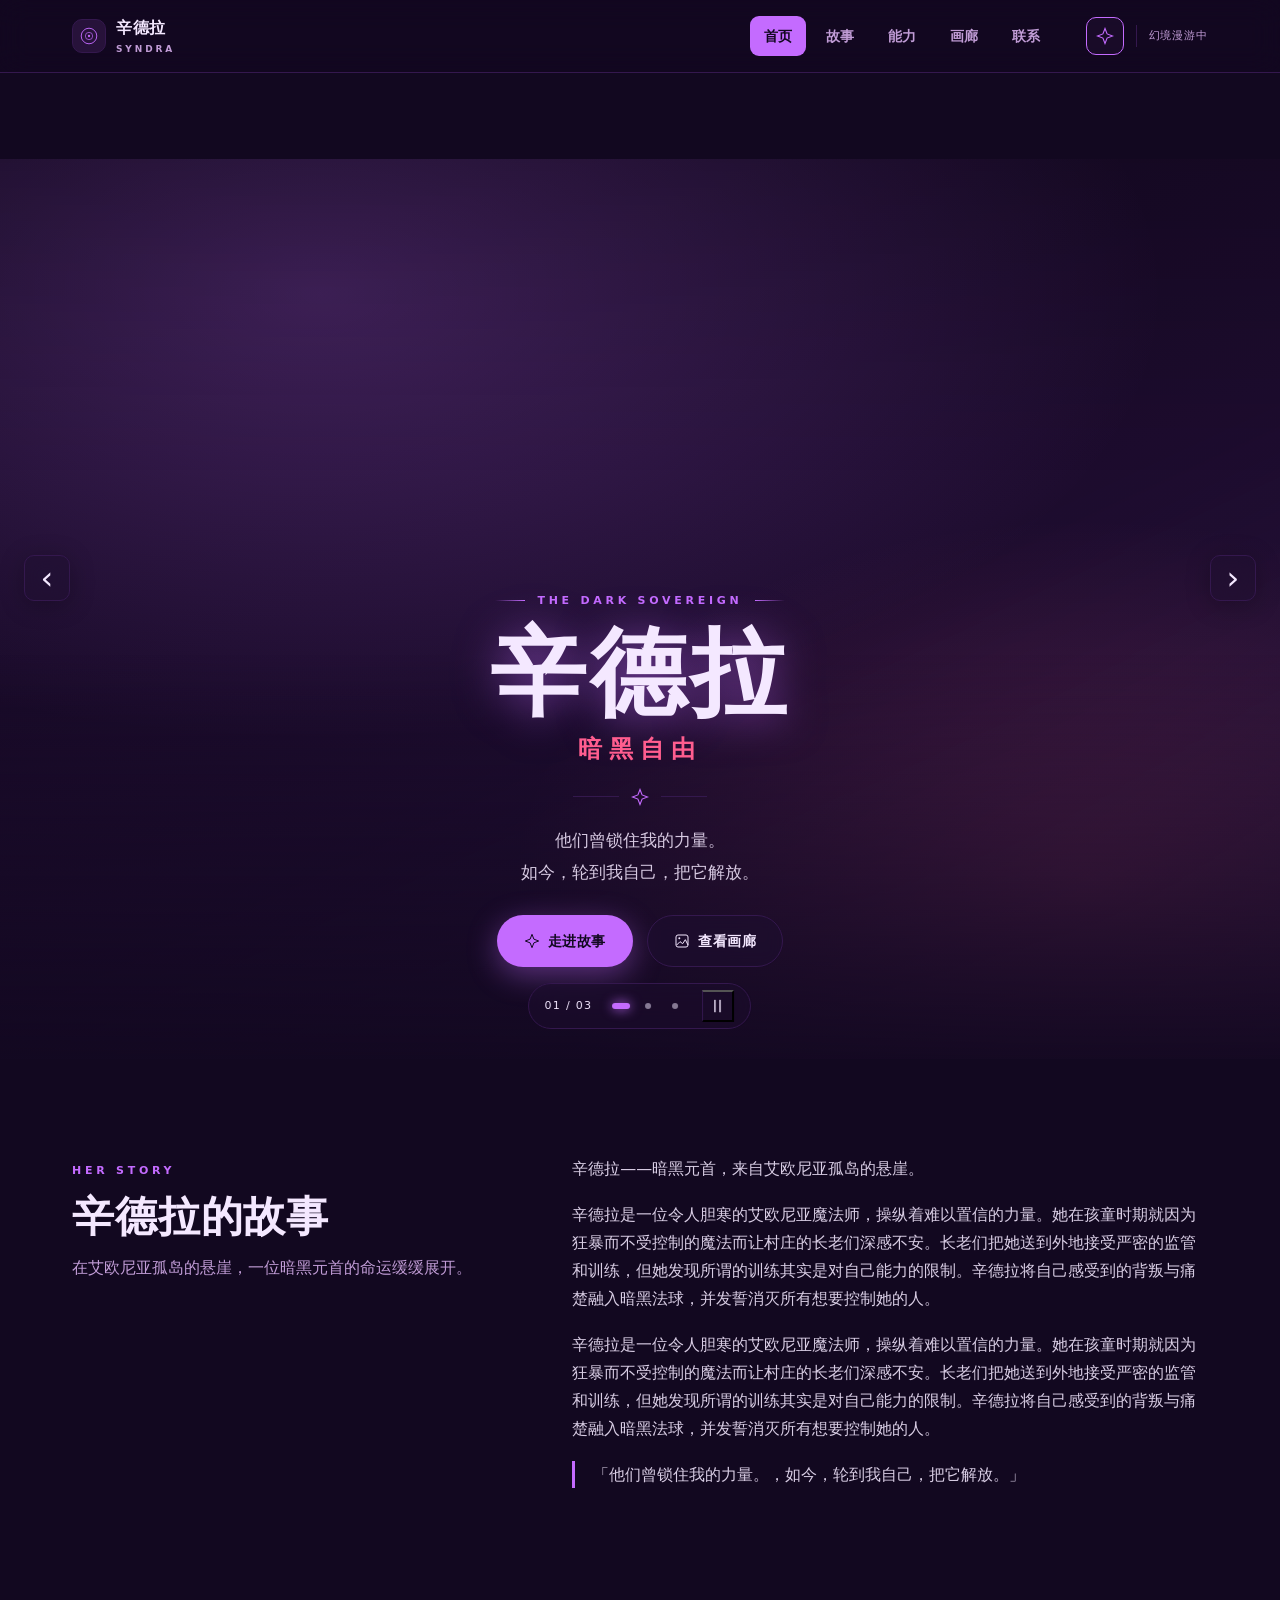
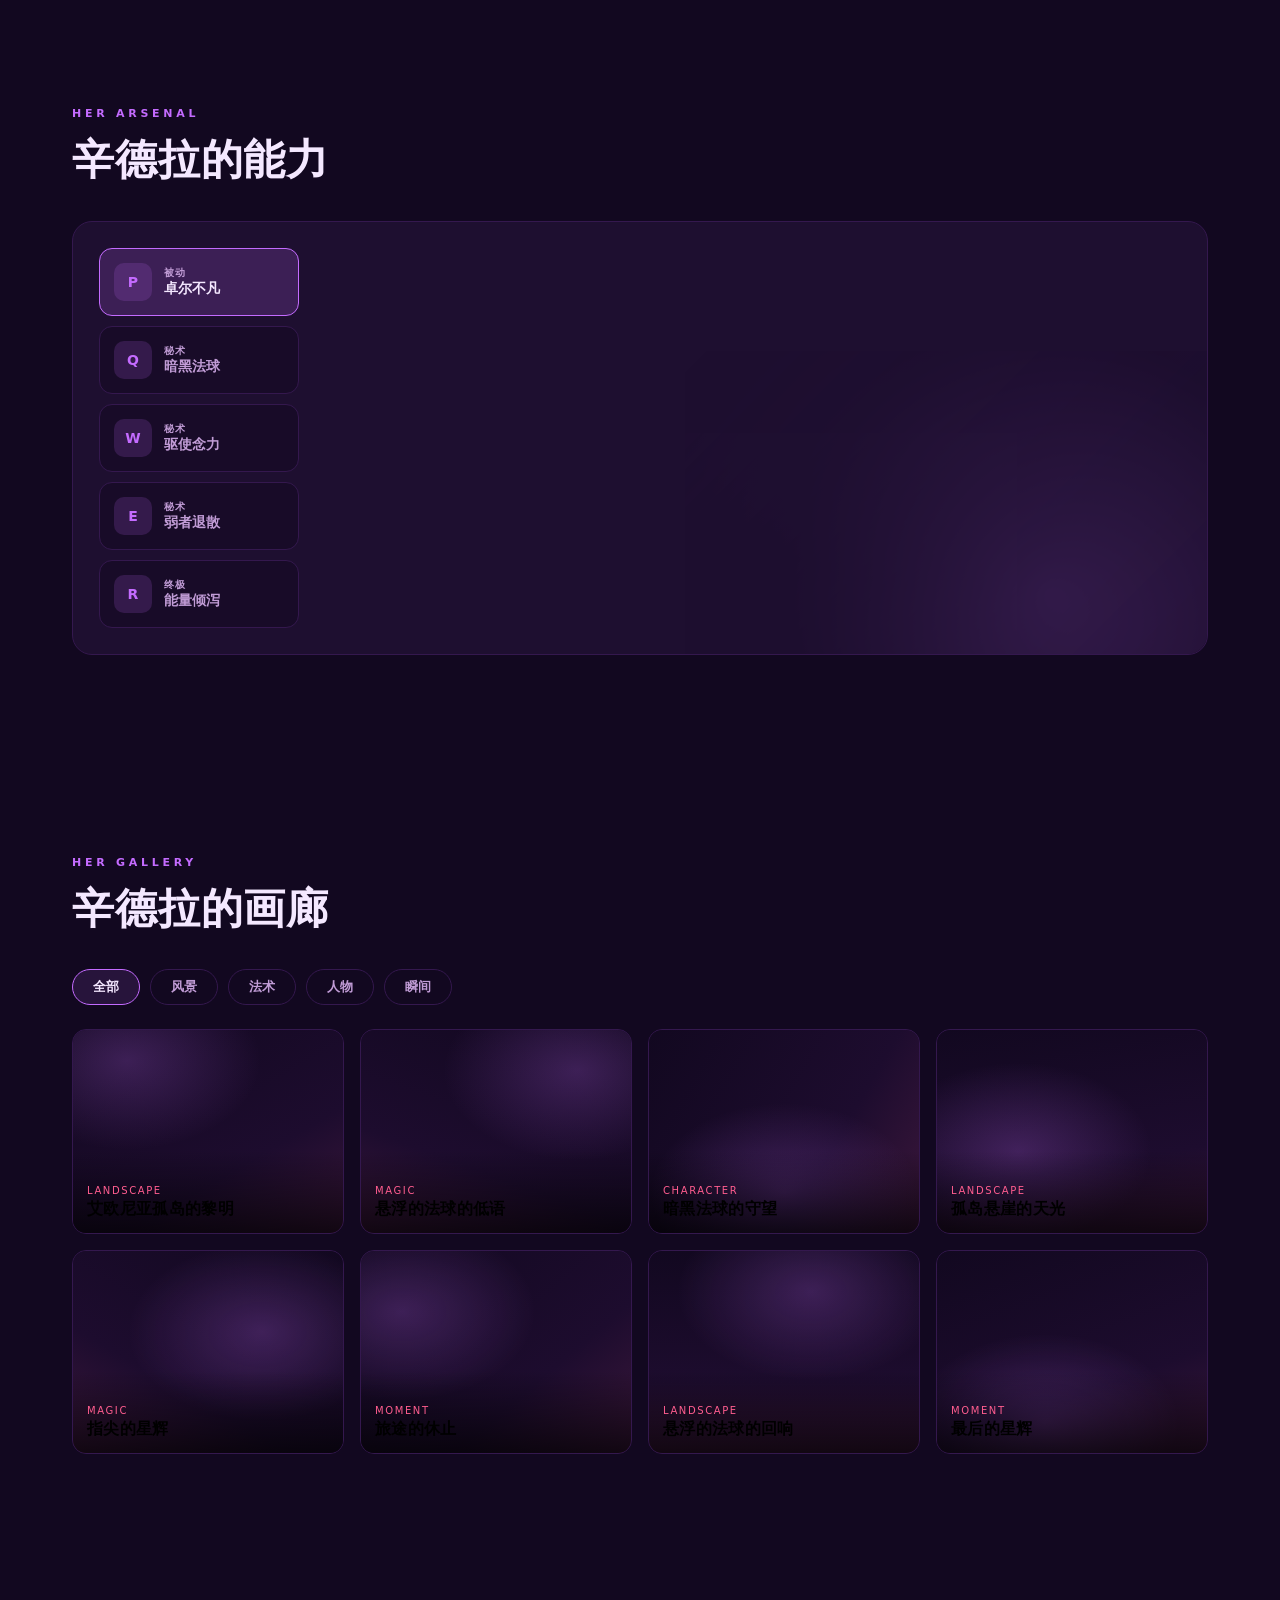
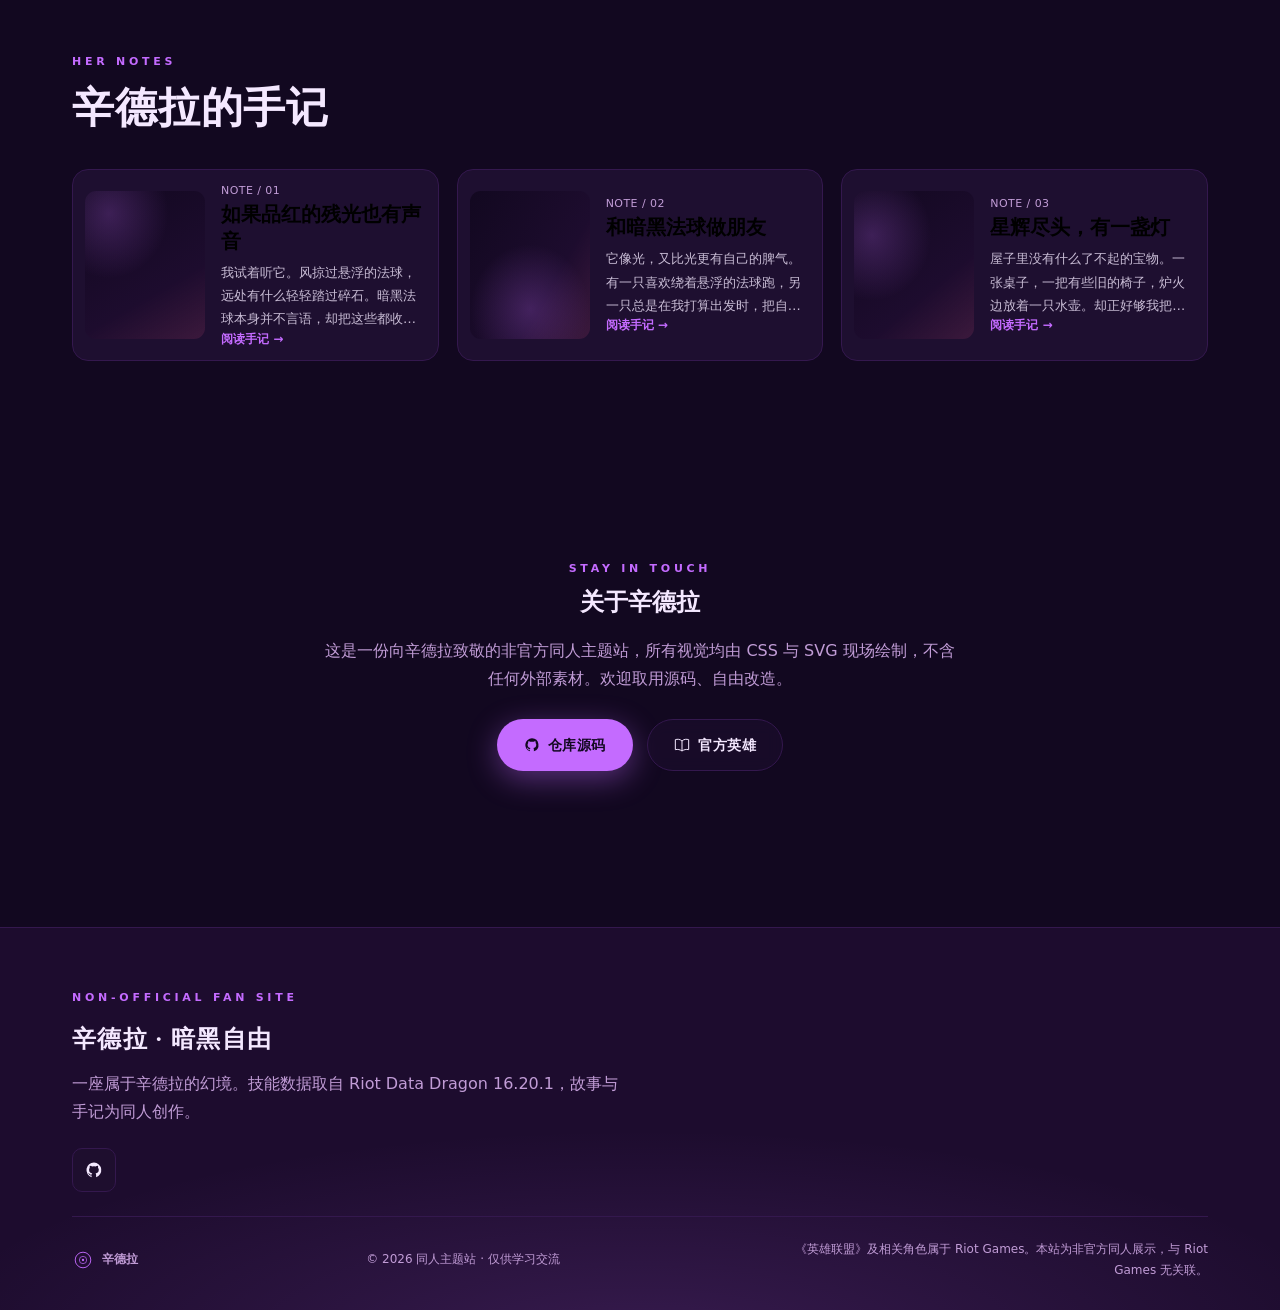
==== index.html @ faaed010 "feat: 辛德拉 · 暗黑自由 专属同人站 v1.0" ====
<!doctype html>
<html lang="zh-CN">
<head>
  <meta charset="utf-8">
  <meta name="viewport" content="width=device-width, initial-scale=1">
  <meta name="theme-color" content="#120820">
  <meta name="description" content="辛德拉（暗黑元首）非官方同人主题站——在艾欧尼亚孤岛的悬崖的幻境里，重温她的技能、故事与瞬间。">
  <title>辛德拉 · 暗黑自由</title>
  <link rel="icon" type="image/svg+xml" href="assets/favicon.svg">
  <link rel="stylesheet" href="styles.css">
  <script src="script.js" defer></script>
</head>
<body>
  <a class="skip-link" href="#main">跳到主要内容</a>
  <svg class="icon-library" aria-hidden="true" xmlns="http://www.w3.org/2000/svg">
    <symbol id="icon-sigil" viewBox="0 0 48 48"><circle cx="24" cy="24" r="17" fill="none" stroke="currentColor" stroke-width="2"/><circle cx="24" cy="24" r="8" fill="none" stroke="currentColor" stroke-width="1.5"/><circle cx="24" cy="24" r="2.5" fill="currentColor"/></symbol>
    <symbol id="icon-star" viewBox="0 0 24 24"><path d="m12 2 2.8 7.2L22 12l-7.2 2.8L12 22l-2.8-7.2L2 12l7.2-2.8L12 2Z" fill="none" stroke="currentColor" stroke-width="1.5"/></symbol>
    <symbol id="icon-moon" viewBox="0 0 24 24"><path d="M20.8 14A9 9 0 0 1 10 3.2 9 9 0 1 0 20.8 14Z" fill="none" stroke="currentColor" stroke-width="1.5"/></symbol>
    <symbol id="icon-image" viewBox="0 0 24 24"><rect x="3" y="3" width="18" height="18" rx="3" fill="none" stroke="currentColor" stroke-width="1.5"/><circle cx="8" cy="8" r="1.5" fill="currentColor"/><path d="m4 18 5-5 4 3 4-6 4 8" fill="none" stroke="currentColor" stroke-width="1.5"/></symbol>
    <symbol id="icon-book" viewBox="0 0 24 24"><path d="M12 6C9 3 5 3 2 4v15c4-1 7 0 10 2 3-2 6-3 10-2V4c-3-1-7-1-10 2Zm0 0v15" fill="none" stroke="currentColor" stroke-width="1.5"/></symbol>
    <symbol id="icon-mail" viewBox="0 0 24 24"><rect x="2" y="4" width="20" height="16" rx="3" fill="none" stroke="currentColor" stroke-width="1.5"/><path d="m3 5 9 8 9-8" fill="none" stroke="currentColor" stroke-width="1.5"/></symbol>
    <symbol id="icon-github" viewBox="0 0 24 24"><path d="M12 2a10 10 0 0 0-3.2 19.5v-2.3c-2.6.6-3.2-1.1-3.2-1.1-.4-1-1-1.3-1-1.3-.9-.6.1-.6.1-.6 1 0 1.5 1 1.5 1 .9 1.5 2.3 1 2.8.8.1-.7.4-1.2.7-1.5-2.1-.2-4.3-1.1-4.3-4.8 0-1.1.4-2 1-2.7-.1-.2-.4-1.3.1-2.7 0 0 .9-.3 2.8 1a9.4 9.4 0 0 1 5.1 0c2-1.3 2.8-1 2.8-1 .6 1.4.2 2.5.1 2.7.7.7 1.1 1.6 1.1 2.7 0 3.7-2.2 4.5-4.3 4.8.4.3.7.9.7 1.8v3.2A10 10 0 0 0 12 2Z" fill="currentColor"/></symbol>
  </svg>

  <header class="site-header">
    <nav class="navigation" aria-label="主导航">
      <a class="brand" href="#home" aria-label="辛德拉首页"><span class="brand-mark"><svg><use href="#icon-sigil"/></svg></span><span>辛德拉<small>SYNDRA</small></span></a>
      <div class="nav-links" id="nav-menu">
        <a href="#home" class="active">首页</a><a href="#story-detail">故事</a><a href="#ability-detail">能力</a><a href="#gallery">画廊</a><a href="#contact">联系</a>
      </div>
      <div class="nav-tools"><button class="icon-button atmosphere-button" type="button" aria-label="关闭粒子效果" aria-pressed="true" title="粒子效果"><svg><use href="#icon-star"/></svg></button><span class="nav-divider"></span><span class="nav-note">幻境漫游中</span><button class="menu-toggle icon-button" type="button" aria-controls="nav-menu" aria-expanded="false" aria-label="打开导航菜单"><span></span><span></span></button></div>
    </nav>
  </header>

  <main id="main">
    <section id="home" class="hero" aria-labelledby="hero-title" aria-roledescription="轮播图">
      <div class="hero-slides"><div class="hero-track" id="hero-track">
        <div class="hero-image" data-label="主视觉" role="img" aria-label="主视觉：辛德拉的主题幻境" style="background:radial-gradient(120% 90% at 25% 15%, #c46bff40 0%, transparent 55%), radial-gradient(90% 80% at 85% 80%, #ff5d8f2e 0%, transparent 50%), linear-gradient(155deg, #120820 0%, #1d0c2e 55%, #c46bff1f 100%)"></div>
<div class="hero-image" data-label="幻境" role="img" aria-label="幻境：辛德拉的主题幻境" style="background:radial-gradient(100% 100% at 80% 20%, #ff5d8f33 0%, transparent 55%), linear-gradient(200deg, #1d0c2e 0%, #120820 60%, #c46bff22 100%)"></div>
<div class="hero-image" data-label="余光" role="img" aria-label="余光：辛德拉的主题幻境" style="background:radial-gradient(110% 90% at 50% 90%, #c46bff33 0%, transparent 55%), linear-gradient(120deg, #120820 0%, #1d0c2e 70%, #ff5d8f1f 100%)"></div>
      </div></div>
      <div class="hero-shade"></div><div class="particles" aria-hidden="true"></div>
      <button class="hero-arrow hero-previous icon-button" type="button" aria-label="上一张主视觉" aria-controls="hero-track" hidden>‹</button>
      <button class="hero-arrow hero-next icon-button" type="button" aria-label="下一张主视觉" aria-controls="hero-track" hidden>›</button>
      <div class="hero-content">
        <p class="eyebrow"><span></span> THE DARK SOVEREIGN <span></span></p>
        <h1 id="hero-title">辛德拉</h1>
        <p class="hero-subtitle">暗黑自由</p>
        <div class="ornament" aria-hidden="true"><i></i><svg><use href="#icon-star"/></svg><i></i></div>
        <p class="hero-description">他们曾锁住我的力量。<br>如今，轮到我自己，把它解放。</p>
        <div class="hero-actions"><a class="button button-primary" href="#story-detail"><svg><use href="#icon-star"/></svg>走进故事</a><a class="button button-glass" href="#gallery"><svg><use href="#icon-image"/></svg>查看画廊</a></div>
      </div>
      <div class="hero-carousel-controls" role="group" aria-label="主视觉轮播控制" hidden>
        <span class="hero-slide-count" aria-hidden="true">01 / 03</span>
        <div class="hero-dots"><button type="button" class="hero-dot" data-hero-slide="0" aria-label="切换到第 1 张主视觉" aria-controls="hero-track" aria-pressed="true"></button><button type="button" class="hero-dot" data-hero-slide="1" aria-label="切换到第 2 张主视觉" aria-controls="hero-track" aria-pressed="false"></button><button type="button" class="hero-dot" data-hero-slide="2" aria-label="切换到第 3 张主视觉" aria-controls="hero-track" aria-pressed="false"></button></div>
        <button class="hero-play-toggle" type="button" aria-label="暂停自动轮播" aria-controls="hero-track" aria-pressed="false"><span aria-hidden="true">Ⅱ</span></button>
      </div>
      <span class="sr-only" id="hero-slide-status" role="status" aria-live="polite" aria-atomic="true"></span>
    </section>

    <section id="story-detail" class="story-section" aria-labelledby="story-title">
      <div class="story-inner">
        <div class="section-heading">
          <p class="eyebrow">HER STORY</p>
          <h2 id="story-title">辛德拉的故事</h2>
          <p class="section-intro">在艾欧尼亚孤岛的悬崖，一位暗黑元首的命运缓缓展开。</p>
        </div>
        <div class="story-copy">
          <p class="story-description">辛德拉——暗黑元首，来自艾欧尼亚孤岛的悬崖。</p><p>辛德拉是一位令人胆寒的艾欧尼亚魔法师，操纵着难以置信的力量。她在孩童时期就因为狂暴而不受控制的魔法而让村庄的长老们深感不安。长老们把她送到外地接受严密的监管和训练，但她发现所谓的训练其实是对自己能力的限制。辛德拉将自己感受到的背叛与痛楚融入暗黑法球，并发誓消灭所有想要控制她的人。</p><p>辛德拉是一位令人胆寒的艾欧尼亚魔法师，操纵着难以置信的力量。她在孩童时期就因为狂暴而不受控制的魔法而让村庄的长老们深感不安。长老们把她送到外地接受严密的监管和训练，但她发现所谓的训练其实是对自己能力的限制。辛德拉将自己感受到的背叛与痛楚融入暗黑法球，并发誓消灭所有想要控制她的人。</p><p class="story-quote">「他们曾锁住我的力量。，如今，轮到我自己，把它解放。」</p>
        </div>
      </div>
    </section>

    <section id="ability-detail" class="abilities-section" aria-labelledby="ability-title">
      <div class="section-heading">
        <p class="eyebrow">HER ARSENAL</p>
        <h2 id="ability-title">辛德拉的能力</h2>
      </div>
      <div class="ability-panel">
        <div class="ability-tabs" role="tablist" aria-label="技能切换">
          <button id="tab-passive" role="tab" data-ability="passive" aria-selected="true" aria-controls="ability-content" tabindex="0"><span class="ability-badge">P</span><span><small>被动</small>卓尔不凡</span></button>
<button id="tab-q" role="tab" data-ability="q" aria-selected="false" aria-controls="ability-content" tabindex="-1"><span class="ability-badge">Q</span><span><small>秘术</small>暗黑法球</span></button>
<button id="tab-w" role="tab" data-ability="w" aria-selected="false" aria-controls="ability-content" tabindex="-1"><span class="ability-badge">W</span><span><small>秘术</small>驱使念力</span></button>
<button id="tab-e" role="tab" data-ability="e" aria-selected="false" aria-controls="ability-content" tabindex="-1"><span class="ability-badge">E</span><span><small>秘术</small>弱者退散</span></button>
<button id="tab-r" role="tab" data-ability="r" aria-selected="false" aria-controls="ability-content" tabindex="-1"><span class="ability-badge">R</span><span><small>终极</small>能量倾泻</span></button>
        </div>
        <div class="ability-content" id="ability-content" role="tabpanel" tabindex="0" aria-labelledby="tab-passive">
          <p class="eyebrow" id="ability-label"></p>
          <h3 id="ability-name"></h3>
          <p id="ability-description"></p>
        </div>
        <div class="ability-art" aria-hidden="true"></div>
      </div>
    </section>

    <section id="gallery" class="gallery-section" aria-labelledby="gallery-title">
      <div class="section-heading">
        <p class="eyebrow">HER GALLERY</p>
        <h2 id="gallery-title">辛德拉的画廊</h2>
      </div>
      <div class="gallery-filters" role="group" aria-label="画廊分类筛选">
        <button type="button" data-filter="all" class="selected" aria-pressed="true">全部</button>
        <button type="button" data-filter="landscape" aria-pressed="false">风景</button>
        <button type="button" data-filter="magic" aria-pressed="false">法术</button>
        <button type="button" data-filter="character" aria-pressed="false">人物</button>
        <button type="button" data-filter="moment" aria-pressed="false">瞬间</button>
      </div>
      <div class="gallery-grid">
        <button class="gallery-item" data-category="landscape" data-scene="1" aria-label="查看：艾欧尼亚孤岛的黎明"><span class="gallery-art scene-1" aria-hidden="true"></span><span class="gallery-caption"><small>LANDSCAPE</small><strong>艾欧尼亚孤岛的黎明</strong></span></button>
<button class="gallery-item" data-category="magic" data-scene="2" aria-label="查看：悬浮的法球的低语"><span class="gallery-art scene-2" aria-hidden="true"></span><span class="gallery-caption"><small>MAGIC</small><strong>悬浮的法球的低语</strong></span></button>
<button class="gallery-item" data-category="character" data-scene="3" aria-label="查看：暗黑法球的守望"><span class="gallery-art scene-3" aria-hidden="true"></span><span class="gallery-caption"><small>CHARACTER</small><strong>暗黑法球的守望</strong></span></button>
<button class="gallery-item" data-category="landscape" data-scene="4" aria-label="查看：孤岛悬崖的天光"><span class="gallery-art scene-4" aria-hidden="true"></span><span class="gallery-caption"><small>LANDSCAPE</small><strong>孤岛悬崖的天光</strong></span></button>
<button class="gallery-item" data-category="magic" data-scene="5" aria-label="查看：指尖的星辉"><span class="gallery-art scene-5" aria-hidden="true"></span><span class="gallery-caption"><small>MAGIC</small><strong>指尖的星辉</strong></span></button>
<button class="gallery-item" data-category="moment" data-scene="6" aria-label="查看：旅途的休止"><span class="gallery-art scene-6" aria-hidden="true"></span><span class="gallery-caption"><small>MOMENT</small><strong>旅途的休止</strong></span></button>
<button class="gallery-item" data-category="landscape" data-scene="7" aria-label="查看：悬浮的法球的回响"><span class="gallery-art scene-7" aria-hidden="true"></span><span class="gallery-caption"><small>LANDSCAPE</small><strong>悬浮的法球的回响</strong></span></button>
<button class="gallery-item" data-category="moment" data-scene="8" aria-label="查看：最后的星辉"><span class="gallery-art scene-8" aria-hidden="true"></span><span class="gallery-caption"><small>MOMENT</small><strong>最后的星辉</strong></span></button>
      </div>
    </section>

    <section id="journal" class="journal-section" aria-labelledby="journal-title">
      <div class="section-heading">
        <p class="eyebrow">HER NOTES</p>
        <h2 id="journal-title">辛德拉的手记</h2>
      </div>
      <div class="journal-list">
        <button class="journal-card" data-article="0" aria-label="阅读：如果品红的残光也有声音"><span class="journal-art scene-1" aria-hidden="true"></span><span class="journal-copy"><span class="journal-meta">NOTE / 01</span><strong>如果品红的残光也有声音</strong><span class="journal-excerpt">我试着听它。风掠过悬浮的法球，远处有什么轻轻踏过碎石。暗黑法球本身并不言语，却把这些都收进了夜色。</span><span class="read-label">阅读手记 →</span></span></button>
<button class="journal-card" data-article="1" aria-label="阅读：和暗黑法球做朋友"><span class="journal-art scene-3" aria-hidden="true"></span><span class="journal-copy"><span class="journal-meta">NOTE / 02</span><strong>和暗黑法球做朋友</strong><span class="journal-excerpt">它像光，又比光更有自己的脾气。有一只喜欢绕着悬浮的法球跑，另一只总是在我打算出发时，把自己团成一小团。我分不清那是不是休息，但我决定尊重它的安排。</span><span class="read-label">阅读手记 →</span></span></button>
<button class="journal-card" data-article="2" aria-label="阅读：星辉尽头，有一盏灯"><span class="journal-art scene-6" aria-hidden="true"></span><span class="journal-copy"><span class="journal-meta">NOTE / 03</span><strong>星辉尽头，有一盏灯</strong><span class="journal-excerpt">屋子里没有什么了不起的宝物。一张桌子，一把有些旧的椅子，炉火边放着一只水壶。却正好够我把斗篷晾开，把悬浮的法球摊在桌上，让赶了一天路的手指慢慢暖起来。</span><span class="read-label">阅读手记 →</span></span></button>
      </div>
    </section>

    <section id="contact" class="contact-section" aria-labelledby="contact-title">
      <div class="contact-inner">
        <p class="eyebrow">STAY IN TOUCH</p>
        <h2 id="contact-title">关于辛德拉</h2>
        <p class="contact-copy">这是一份向辛德拉致敬的非官方同人主题站，所有视觉均由 CSS 与 SVG 现场绘制，不含任何外部素材。欢迎取用源码、自由改造。</p>
        <div class="contact-actions">
          <a class="button button-primary" href="https://github.com/heqiangdiao-wq/lol-syndra" rel="noopener"><svg><use href="#icon-github"/></svg>仓库源码</a>
          <a class="button button-glass" href="https://www.leagueoflegends.com/zh-tw/champions/" rel="noopener"><svg><use href="#icon-book"/></svg>官方英雄</a>
        </div>
      </div>
    </section>
  </main>

  <footer class="site-footer">
    <div class="footer-glow" aria-hidden="true"></div>
    <div class="footer-content">
      <p class="eyebrow">NON-OFFICIAL FAN SITE</p>
      <h2>辛德拉 · 暗黑自由</h2>
      <p>一座属于辛德拉的幻境。技能数据取自 Riot Data Dragon 16.20.1，故事与手记为同人创作。</p>
      <div class="footer-socials">
        <a class="icon-button" href="https://github.com/heqiangdiao-wq/lol-syndra" rel="noopener" aria-label="GitHub 仓库"><svg><use href="#icon-github"/></svg></a>
      </div>
      <div class="footer-bottom">
        <p class="footer-brand"><svg class="footer-mark"><use href="#icon-sigil"/></svg> 辛德拉</p>
        <p>© <span id="copyright-year">2026</span> 同人主题站 · 仅供学习交流</p>
        <p class="legal-note">《英雄联盟》及相关角色属于 Riot Games。本站为非官方同人展示，与 Riot Games 无关联。</p>
      </div>
    </div>
  </footer>

  <dialog class="lightbox" id="gallery-dialog" aria-label="画廊大图">
    <button class="dialog-close icon-button" type="button" aria-label="关闭大图">×</button>
    <div class="lightbox-image" id="lightbox-image" role="img" aria-label=""></div>
    <div class="lightbox-bottom">
      <h2 id="lightbox-title"></h2>
      <div class="lightbox-nav">
        <button class="icon-button" id="gallery-prev" type="button" aria-label="上一张">‹</button>
        <span id="lightbox-counter"></span>
        <button class="icon-button" id="gallery-next" type="button" aria-label="下一张">›</button>
      </div>
    </div>
  </dialog>

  <dialog class="article" id="article-dialog" aria-label="手记阅读">
    <button class="dialog-close icon-button" type="button" aria-label="关闭手记">×</button>
    <div class="article-cover" id="article-cover"></div>
    <div class="article-body">
      <h2 id="article-title"></h2>
      <div id="article-content"></div>
    </div>
  </dialog>
</body>
</html>
---- styles.css ----
/* ====== 辛德拉 · 主题变量 ====== */
:root{
  --bg:#120820; --bg-2:#1d0c2e; --panel:#1e0f30;
  --primary:#c46bff; --primary-2:#9b4bff; --accent:#ff5d8f;
  --text:#f4e8ff; --muted:#c19cd6; --line:#34184e; --flake:#e0a8ff;
  --sans:"PingFang SC","Microsoft YaHei","Hiragino Sans GB",system-ui,-apple-system,"Segoe UI",Roboto,sans-serif;
  --serif:"Songti SC","SimSun",Georgia,"Times New Roman",serif;
}
*{box-sizing:border-box;margin:0;padding:0}
html{scroll-behavior:smooth;scroll-padding-top:84px}
body{background:var(--bg);color:var(--text);font-family:var(--sans);line-height:1.75;-webkit-font-smoothing:antialiased;overflow-x:hidden}
a{color:inherit;text-decoration:none}
img{max-width:100%;display:block}
.sr-only{position:absolute;width:1px;height:1px;padding:0;margin:-1px;overflow:hidden;clip-path:inset(50%);white-space:nowrap;border:0}
.skip-link{position:fixed;left:14px;top:-60px;z-index:60;background:var(--primary);color:var(--bg);padding:9px 16px;border-radius:8px;font-weight:700;transition:top .25s}
.skip-link:focus{top:14px}
:focus-visible{outline:2px solid var(--accent);outline-offset:3px;border-radius:4px}

/* ====== header / nav ====== */
.site-header{position:fixed;inset:0 0 auto;z-index:50;backdrop-filter:blur(14px);background:color-mix(in srgb,var(--bg) 72%,transparent);border-bottom:1px solid var(--line)}
.navigation{max-width:1180px;margin:0 auto;display:flex;align-items:center;gap:18px;padding:14px 22px}
.brand{display:flex;align-items:center;gap:10px;font-weight:800;letter-spacing:.04em}
.brand-mark{width:34px;height:34px;display:grid;place-items:center;color:var(--primary);border:1px solid var(--line);border-radius:10px;background:color-mix(in srgb,var(--primary) 12%,transparent)}
.brand-mark svg{width:22px;height:22px}
.brand small{display:block;font-size:9px;letter-spacing:.32em;color:var(--muted);font-weight:600}
.nav-links{display:flex;gap:6px;margin-left:auto}
.nav-links a{padding:8px 14px;border-radius:9px;color:var(--muted);font-size:14px;font-weight:600;transition:.2s}
.nav-links a:hover{color:var(--text);background:color-mix(in srgb,var(--primary) 12%,transparent)}
.nav-links a.active{color:var(--bg);background:var(--primary)}
.nav-tools{display:flex;align-items:center;gap:12px;margin-left:14px}
.nav-divider{width:1px;height:22px;background:var(--line)}
.nav-note{font-size:11px;color:var(--muted);letter-spacing:.08em}
.icon-button{display:grid;place-items:center;width:38px;height:38px;border-radius:10px;border:1px solid var(--line);background:color-mix(in srgb,var(--panel) 60%,transparent);color:var(--text);cursor:pointer;transition:.2s}
.icon-button:hover{border-color:var(--primary);color:var(--primary)}
.icon-button svg{width:18px;height:18px;fill:currentColor}
.atmosphere-button[aria-pressed="true"]{color:var(--primary);border-color:var(--primary)}
.menu-toggle{display:none;flex-direction:column;gap:4px}
.menu-toggle span{width:18px;height:2px;background:currentColor;border-radius:2px}
@media(max-width:760px){.nav-links{position:fixed;inset:64px 14px auto;flex-direction:column;background:var(--bg-2);border:1px solid var(--line);border-radius:14px;padding:10px;gap:4px;display:none}
.nav-links.open{display:flex}
.nav-links a{padding:12px 14px}
.menu-toggle{display:flex}
.nav-note{display:none}}

/* ====== hero ====== */
.hero{position:relative;height:100svh;min-height:620px;display:flex;align-items:flex-end;overflow:hidden}
.hero-slides{position:absolute;inset:0;z-index:-3;overflow:hidden}
.hero-track{display:flex;width:100%;height:100%;will-change:transform}
.hero-track.is-ready{transition:transform .8s cubic-bezier(.65,0,.35,1)}
.hero-track>.hero-image{flex:0 0 100%;width:100%;height:100%;min-width:0;background-size:cover;background-position:center}
.hero-shade{position:absolute;inset:0;z-index:-2;background:linear-gradient(180deg,rgba(0,0,0,.15) 0%,transparent 35%,transparent 55%,color-mix(in srgb,var(--bg) 92%,transparent) 100%)}
.particles{position:absolute;inset:0;z-index:-1;pointer-events:none;overflow:hidden}
.snowflake{position:absolute;top:-8%;width:6px;height:6px;border-radius:50%;background:var(--flake);opacity:.7;box-shadow:0 0 8px var(--flake);animation:fall linear infinite}
@keyframes fall{0%{transform:translateY(-10vh) translateX(0)}100%{transform:translateY(112vh) translateX(20px)}}
.hero-content{position:relative;z-index:3;max-width:760px;padding:0 30px 92px;margin:0 auto;width:100%;text-align:center}
.eyebrow{display:inline-flex;align-items:center;gap:12px;font-size:11px;letter-spacing:.34em;color:var(--primary);font-weight:700}
.eyebrow span{width:30px;height:1px;background:linear-gradient(90deg,transparent,var(--primary))}
.eyebrow span:last-child{background:linear-gradient(90deg,var(--primary),transparent)}
.hero h1{font-family:var(--serif);font-size:96px;line-height:1;margin:16px 0 6px;letter-spacing:.04em;text-shadow:0 4px 40px color-mix(in srgb,var(--primary) 50%,transparent)}
.hero-subtitle{font-size:24px;color:var(--accent);letter-spacing:.3em;font-weight:600}
.ornament{display:flex;align-items:center;justify-content:center;gap:12px;margin:18px 0}
.ornament i{width:46px;height:1px;background:var(--line)}
.ornament svg{width:18px;height:18px;color:var(--primary);fill:none;stroke:var(--primary);stroke-width:1.4}
.hero-description{font-size:17px;color:color-mix(in srgb,var(--text) 86%,transparent);line-height:1.9}
.hero-actions{display:flex;gap:14px;justify-content:center;margin-top:26px;flex-wrap:wrap}
.button{display:inline-flex;align-items:center;gap:8px;padding:13px 26px;border-radius:30px;font-weight:700;font-size:14px;letter-spacing:.04em;transition:.2s;border:1px solid transparent}
.button svg{width:16px;height:16px;fill:currentColor}
.button-primary{background:var(--primary);color:var(--bg);box-shadow:0 8px 30px color-mix(in srgb,var(--primary) 40%,transparent)}
.button-primary:hover{transform:translateY(-2px);box-shadow:0 12px 38px color-mix(in srgb,var(--primary) 55%,transparent)}
.button-glass{background:color-mix(in srgb,var(--panel) 55%,transparent);border-color:var(--line);color:var(--text);backdrop-filter:blur(8px)}
.button-glass:hover{border-color:var(--primary);color:var(--primary)}
.hero-arrow{position:absolute;top:44%;z-index:4;width:46px;height:46px;background:color-mix(in srgb,var(--panel) 40%,transparent);border-color:var(--line);backdrop-filter:blur(15px);font:32px/1 var(--sans);box-shadow:0 4px 25px rgba(0,0,0,.25)}
.hero-previous{left:24px}.hero-next{right:24px}
.hero-arrow[aria-disabled="true"]{opacity:.55}
.hero-carousel-controls{position:absolute;left:50%;bottom:30px;transform:translateX(-50%);z-index:4;display:flex;align-items:center;gap:16px;border:1px solid var(--line);border-radius:30px;padding:6px 16px;background:color-mix(in srgb,var(--panel) 45%,transparent);backdrop-filter:blur(16px)}
.hero-slide-count{font-size:11px;letter-spacing:.12em;color:var(--text);white-space:nowrap}
.hero-dots{display:flex;gap:3px;align-items:center}
.hero-dot{position:relative;display:block;width:24px;height:30px;background:transparent;padding:0;border:0;cursor:pointer}
.hero-dot:after{content:"";position:absolute;left:50%;top:50%;width:6px;height:6px;border-radius:6px;background:color-mix(in srgb,var(--text) 50%,transparent);transform:translate(-50%,-50%);transition:.3s}
.hero-dot[aria-pressed="true"]:after{width:18px;background:var(--primary);box-shadow:0 0 12px var(--primary)}
.hero-play-toggle{display:grid;place-items:center;width:32px;height:32px;border-left:1px solid var(--line);background:none;padding:0;color:var(--text);font-size:17px;cursor:pointer}
.hero-dot[aria-disabled="true"]{cursor:default}

/* ====== sections ====== */
.story-section,.abilities-section,.gallery-section,.journal-section,.contact-section{padding:96px 22px;max-width:1180px;margin:0 auto}
.section-heading{margin-bottom:34px}
.section-heading h2{font-family:var(--serif);font-size:42px;line-height:1.25;margin-top:8px;letter-spacing:.02em}
.section-intro{color:var(--muted);max-width:620px;margin-top:10px}
.story-inner{display:grid;grid-template-columns:1fr 1.4fr;gap:46px;align-items:start}
.story-copy p{margin-bottom:18px;font-size:16px;color:color-mix(in srgb,var(--text) 88%,transparent)}
.story-quote{font-family:var(--serif);font-size:22px;color:var(--primary);border-left:3px solid var(--primary);padding-left:18px;line-height:1.7}
@media(max-width:760px){.story-inner{grid-template-columns:1fr;gap:24px}.section-heading h2{font-size:32px}.hero h1{font-size:64px}.hero-subtitle{font-size:18px}}

/* ====== abilities ====== */
.ability-panel{display:grid;grid-template-columns:200px 1fr;gap:26px;background:var(--panel);border:1px solid var(--line);border-radius:20px;padding:26px;position:relative;overflow:hidden;min-height:420px}
.ability-tabs{display:flex;flex-direction:column;gap:10px}
.ability-tabs button{display:flex;align-items:center;gap:12px;padding:14px;border-radius:13px;border:1px solid var(--line);background:color-mix(in srgb,var(--bg) 50%,transparent);color:var(--muted);cursor:pointer;text-align:left;transition:.2s;font-family:inherit}
.ability-tabs button:hover{border-color:var(--primary);color:var(--text)}
.ability-tabs button[aria-selected="true"]{background:color-mix(in srgb,var(--primary) 18%,transparent);border-color:var(--primary);color:var(--text)}
.ability-badge{flex:0 0 38px;width:38px;height:38px;display:grid;place-items:center;border-radius:10px;background:color-mix(in srgb,var(--primary) 16%,transparent);color:var(--primary);font-weight:800;font-size:15px}
.ability-tabs button small{display:block;font-size:10px;letter-spacing:.12em;color:var(--muted)}
.ability-tabs button span{font-weight:700;font-size:14px}
.ability-content{padding:6px 4px}
.ability-content .eyebrow{margin-bottom:8px}
.ability-content h3{font-family:var(--serif);font-size:34px;margin-bottom:14px}
.ability-content>p:not(.eyebrow){font-size:16px;color:color-mix(in srgb,var(--text) 86%,transparent);line-height:1.9}
.ability-art{position:absolute;right:0;bottom:0;width:46%;height:70%;opacity:.16;background:radial-gradient(80% 80% at 50% 30%, #c46bff40 0%, transparent 60%), linear-gradient(160deg, #1d0c2e 0%, #120820 100%);border-radius:0 0 20px 0;mask-image:linear-gradient(135deg,transparent,#000);pointer-events:none}
.ability-art:before{content:"";position:absolute;inset:0;background:radial-gradient(circle at 70% 80%,var(--primary) 0,transparent 60%)}
@media(max-width:760px){.ability-panel{grid-template-columns:1fr;min-height:auto}.ability-tabs{flex-direction:row;flex-wrap:wrap}.ability-tabs button{flex:1 1 40%}.ability-art{display:none}}

/* ====== gallery ====== */
.gallery-filters{display:flex;gap:10px;flex-wrap:wrap;margin-bottom:24px}
.gallery-filters button{padding:8px 20px;border-radius:30px;border:1px solid var(--line);background:transparent;color:var(--muted);cursor:pointer;font-family:inherit;font-size:13px;font-weight:600;transition:.2s}
.gallery-filters button.selected,.gallery-filters button:hover{border-color:var(--primary);color:var(--text);background:color-mix(in srgb,var(--primary) 12%,transparent)}
.gallery-grid{display:grid;grid-template-columns:repeat(4,1fr);gap:16px}
.gallery-item{position:relative;border:1px solid var(--line);border-radius:14px;overflow:hidden;cursor:pointer;background:var(--bg-2);text-align:left;padding:0;font-family:inherit;transition:.2s}
.gallery-item:hover{transform:translateY(-4px);border-color:var(--primary);box-shadow:0 16px 40px rgba(0,0,0,.35)}
.gallery-art{display:block;aspect-ratio:4/3;width:100%}
.gallery-caption{position:absolute;left:0;right:0;bottom:0;padding:34px 14px 13px;background:linear-gradient(0deg,rgba(0,0,0,.7),transparent)}
.gallery-caption small{display:block;font-size:10px;letter-spacing:.16em;color:var(--accent)}
.gallery-caption strong{display:block;font-size:16px;letter-spacing:.02em;margin-top:3px}
@media(max-width:900px){.gallery-grid{grid-template-columns:repeat(2,1fr)}}
@media(max-width:420px){.gallery-grid{grid-template-columns:1fr}}

/* ====== journal ====== */
.journal-list{display:grid;grid-template-columns:repeat(3,1fr);gap:18px}
.journal-card{display:grid;grid-template-columns:120px 1fr;gap:16px;padding:12px;background:var(--panel);border:1px solid var(--line);border-radius:16px;align-items:center;min-height:170px;cursor:pointer;font-family:inherit;text-align:left;transition:.2s}
.journal-card:hover{border-color:var(--primary);transform:translateY(-3px)}
.journal-art{height:148px;border-radius:11px;background:radial-gradient(80% 80% at 50% 30%, #c46bff40 0%, transparent 60%), linear-gradient(160deg, #1d0c2e 0%, #120820 100%)}
.journal-copy strong{display:block;font-size:20px;margin:4px 0;font-family:var(--serif)}
.journal-meta{font-size:11px;color:var(--muted);letter-spacing:.04em}
.journal-excerpt{font-size:13px;color:color-mix(in srgb,var(--text) 80%,transparent);line-height:1.8;display:-webkit-box;-webkit-line-clamp:3;-webkit-box-orient:vertical;overflow:hidden;margin-top:6px}
.read-label{font-size:12px;color:var(--primary);margin-top:8px;font-weight:700}
@media(max-width:760px){.journal-list{grid-template-columns:1fr}.journal-card{min-height:auto}.journal-art{height:120px}}

/* ====== contact ====== */
.contact-section{text-align:center}
.contact-inner{max-width:640px;margin:0 auto}
.contact-copy{color:var(--muted);font-size:16px;margin:14px 0 26px}
.contact-actions{display:flex;gap:14px;justify-content:center;flex-wrap:wrap}

/* ====== footer ====== */
.site-footer{margin-top:60px;position:relative;border-top:1px solid var(--line);background:var(--bg-2)}
.footer-glow{position:absolute;inset:0;overflow:hidden;pointer-events:none}
.footer-glow:after{content:"";position:absolute;bottom:-30px;left:0;width:100%;height:300px;background:radial-gradient(80% 100% at 50% 100%,color-mix(in srgb,var(--primary) 30%,transparent),transparent 70%);opacity:.5}
.footer-content{max-width:1180px;margin:0 auto;padding:54px 22px 30px;position:relative}
.footer-content h2{font-family:var(--serif);font-size:24px;margin:8px 0 10px;letter-spacing:.06em}
.footer-content>p:not(.eyebrow){color:var(--muted);max-width:560px}
.footer-socials{margin:22px 0}
.footer-socials .icon-button{width:44px;height:44px}
.footer-bottom{display:flex;align-items:center;justify-content:space-between;gap:16px;flex-wrap:wrap;padding-top:22px;border-top:1px solid var(--line);margin-top:24px}
.footer-brand{display:flex;align-items:center;gap:8px;font-weight:800}
.footer-mark{width:22px;height:22px;color:var(--primary)}
.footer-bottom p{font-size:12px;color:var(--muted)}
.legal-note{text-align:right;font-size:11px;line-height:1.7;max-width:420px}

/* ====== dialogs ====== */
.lightbox,.article{position:fixed;inset:0;margin:auto;width:min(92vw,860px);height:fit-content;max-height:90vh;border:1px solid var(--line);border-radius:18px;background:var(--bg-2);color:var(--text);padding:0;overflow:hidden}
.lightbox[open],.article[open]{display:flex;flex-direction:column}
.lightbox::backdrop,.article::backdrop{background:rgba(2,4,12,.78);backdrop-filter:blur(6px)}
.dialog-close{position:absolute;top:12px;right:12px;z-index:5;font-size:22px;line-height:1;width:40px;height:40px}
.lightbox-image{width:100%;height:min(60svh,520px);background-size:cover!important;background-position:center!important}
.lightbox-bottom{padding:18px 22px;display:flex;align-items:center;justify-content:space-between;gap:14px}
.lightbox-bottom h2{font-family:var(--serif);font-size:22px}
.lightbox-nav{display:flex;align-items:center;gap:12px}
.lightbox-nav span{font-size:12px;color:var(--muted)}
.article-cover{height:200px;background:radial-gradient(80% 80% at 50% 30%, #c46bff40 0%, transparent 60%), linear-gradient(160deg, #1d0c2e 0%, #120820 100%)}
.article-body{padding:26px 28px 32px;overflow:auto}
.article-body h2{font-family:var(--serif);font-size:28px;margin-bottom:16px}
.article-body p{font-size:16px;line-height:1.95;margin-bottom:14px;color:color-mix(in srgb,var(--text) 90%,transparent)}
body.modal-open{overflow:hidden}
@media(max-width:760px){.lightbox-image{height:auto;aspect-ratio:4/3}.legal-note{text-align:left}}

/* ====== scene gradients ====== */
.scene-1{background:radial-gradient(90% 80% at 20% 15%, #c46bff3a 0%, transparent 55%), linear-gradient(150deg, #120820 0%, #1d0c2e 65%, #ff5d8f22 100%)}
.scene-2{background:radial-gradient(90% 80% at 80% 20%, #c46bff3a 0%, transparent 55%), linear-gradient(200deg, #120820 0%, #1d0c2e 65%, #ff5d8f22 100%)}
.scene-3{background:radial-gradient(90% 80% at 50% 80%, #c46bff3a 0%, transparent 55%), linear-gradient(120deg, #120820 0%, #1d0c2e 65%, #ff5d8f22 100%)}
.scene-4{background:radial-gradient(90% 80% at 30% 60%, #c46bff3a 0%, transparent 55%), linear-gradient(170deg, #120820 0%, #1d0c2e 65%, #ff5d8f22 100%)}
.scene-5{background:radial-gradient(90% 80% at 70% 40%, #c46bff3a 0%, transparent 55%), linear-gradient(210deg, #120820 0%, #1d0c2e 65%, #ff5d8f22 100%)}
.scene-6{background:radial-gradient(90% 80% at 15% 30%, #c46bff3a 0%, transparent 55%), linear-gradient(140deg, #120820 0%, #1d0c2e 65%, #ff5d8f22 100%)}
.scene-7{background:radial-gradient(90% 80% at 60% 20%, #c46bff3a 0%, transparent 55%), linear-gradient(180deg, #120820 0%, #1d0c2e 65%, #ff5d8f22 100%)}
.scene-8{background:radial-gradient(90% 80% at 40% 85%, #c46bff3a 0%, transparent 55%), linear-gradient(160deg, #120820 0%, #1d0c2e 65%, #ff5d8f22 100%)}

@media(prefers-reduced-motion:reduce){html{scroll-behavior:auto}*,*:before,*:after{animation:none!important;transition:none!important}.particles{display:none}}
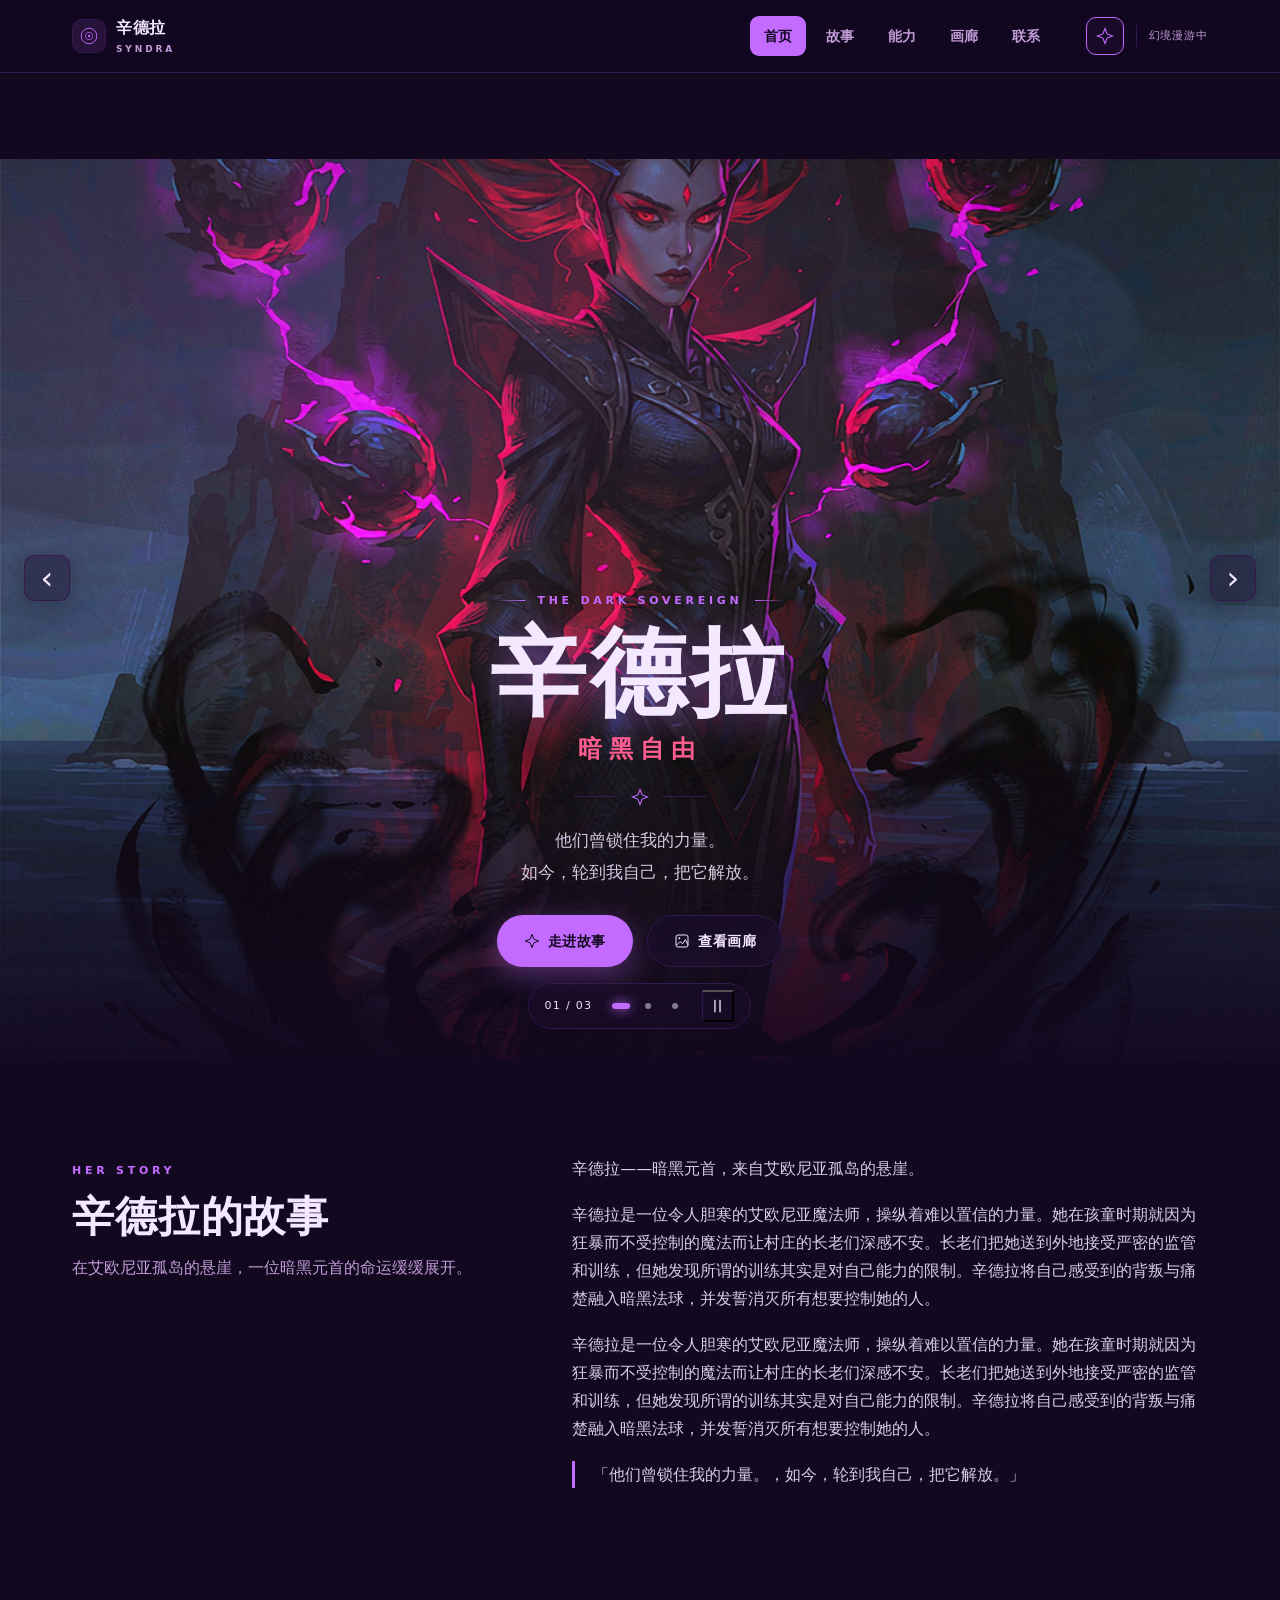
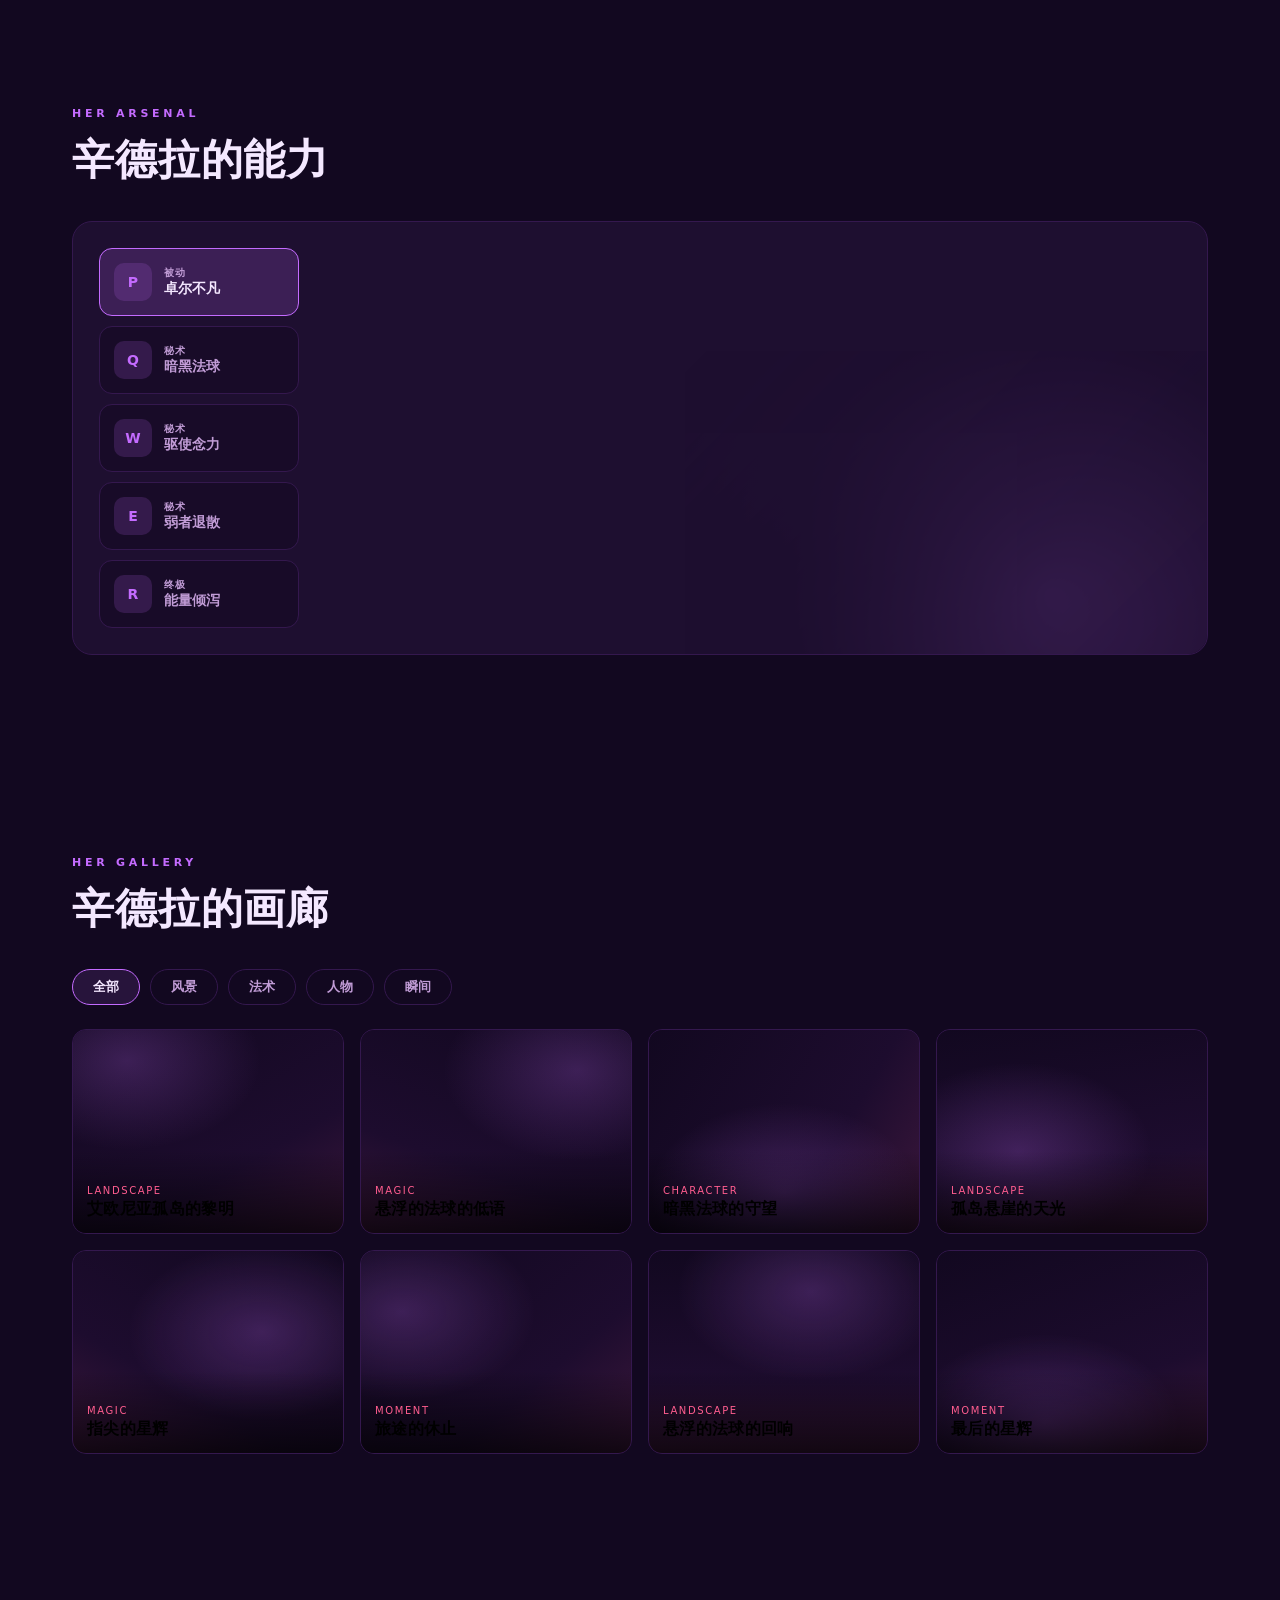
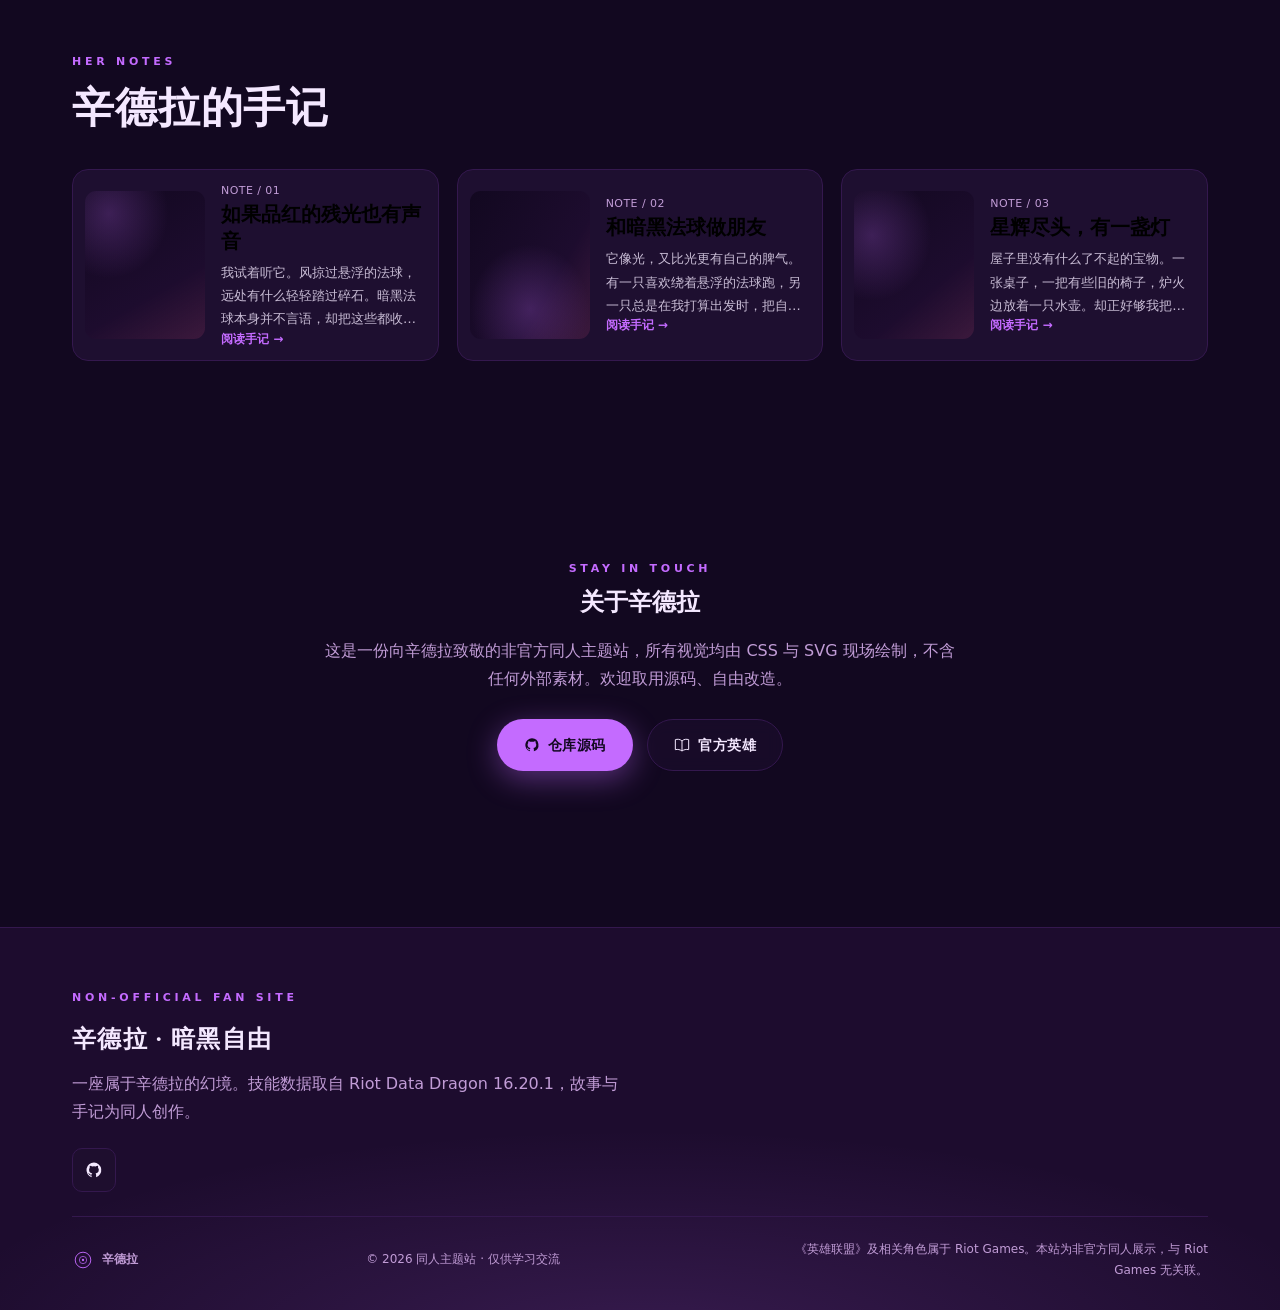
==== commit 5f180150: "feat: add hero image and regenerate site" ====
--- a/index.html
+++ b/index.html
@@ -35,7 +35,7 @@
   <main id="main">
     <section id="home" class="hero" aria-labelledby="hero-title" aria-roledescription="轮播图">
       <div class="hero-slides"><div class="hero-track" id="hero-track">
-        <div class="hero-image" data-label="主视觉" role="img" aria-label="主视觉：辛德拉的主题幻境" style="background:radial-gradient(120% 90% at 25% 15%, #c46bff40 0%, transparent 55%), radial-gradient(90% 80% at 85% 80%, #ff5d8f2e 0%, transparent 50%), linear-gradient(155deg, #120820 0%, #1d0c2e 55%, #c46bff1f 100%)"></div>
+        <div class="hero-image" data-label="主视觉" role="img" aria-label="主视觉：辛德拉的主题幻境" style="background:radial-gradient(120% 90% at 25% 15%, #c46bff33 0%, transparent 55%), url('assets/hero.png') center/cover no-repeat, linear-gradient(155deg, #120820 0%, #1d0c2e 100%)"></div>
 <div class="hero-image" data-label="幻境" role="img" aria-label="幻境：辛德拉的主题幻境" style="background:radial-gradient(100% 100% at 80% 20%, #ff5d8f33 0%, transparent 55%), linear-gradient(200deg, #1d0c2e 0%, #120820 60%, #c46bff22 100%)"></div>
 <div class="hero-image" data-label="余光" role="img" aria-label="余光：辛德拉的主题幻境" style="background:radial-gradient(110% 90% at 50% 90%, #c46bff33 0%, transparent 55%), linear-gradient(120deg, #120820 0%, #1d0c2e 70%, #ff5d8f1f 100%)"></div>
       </div></div>
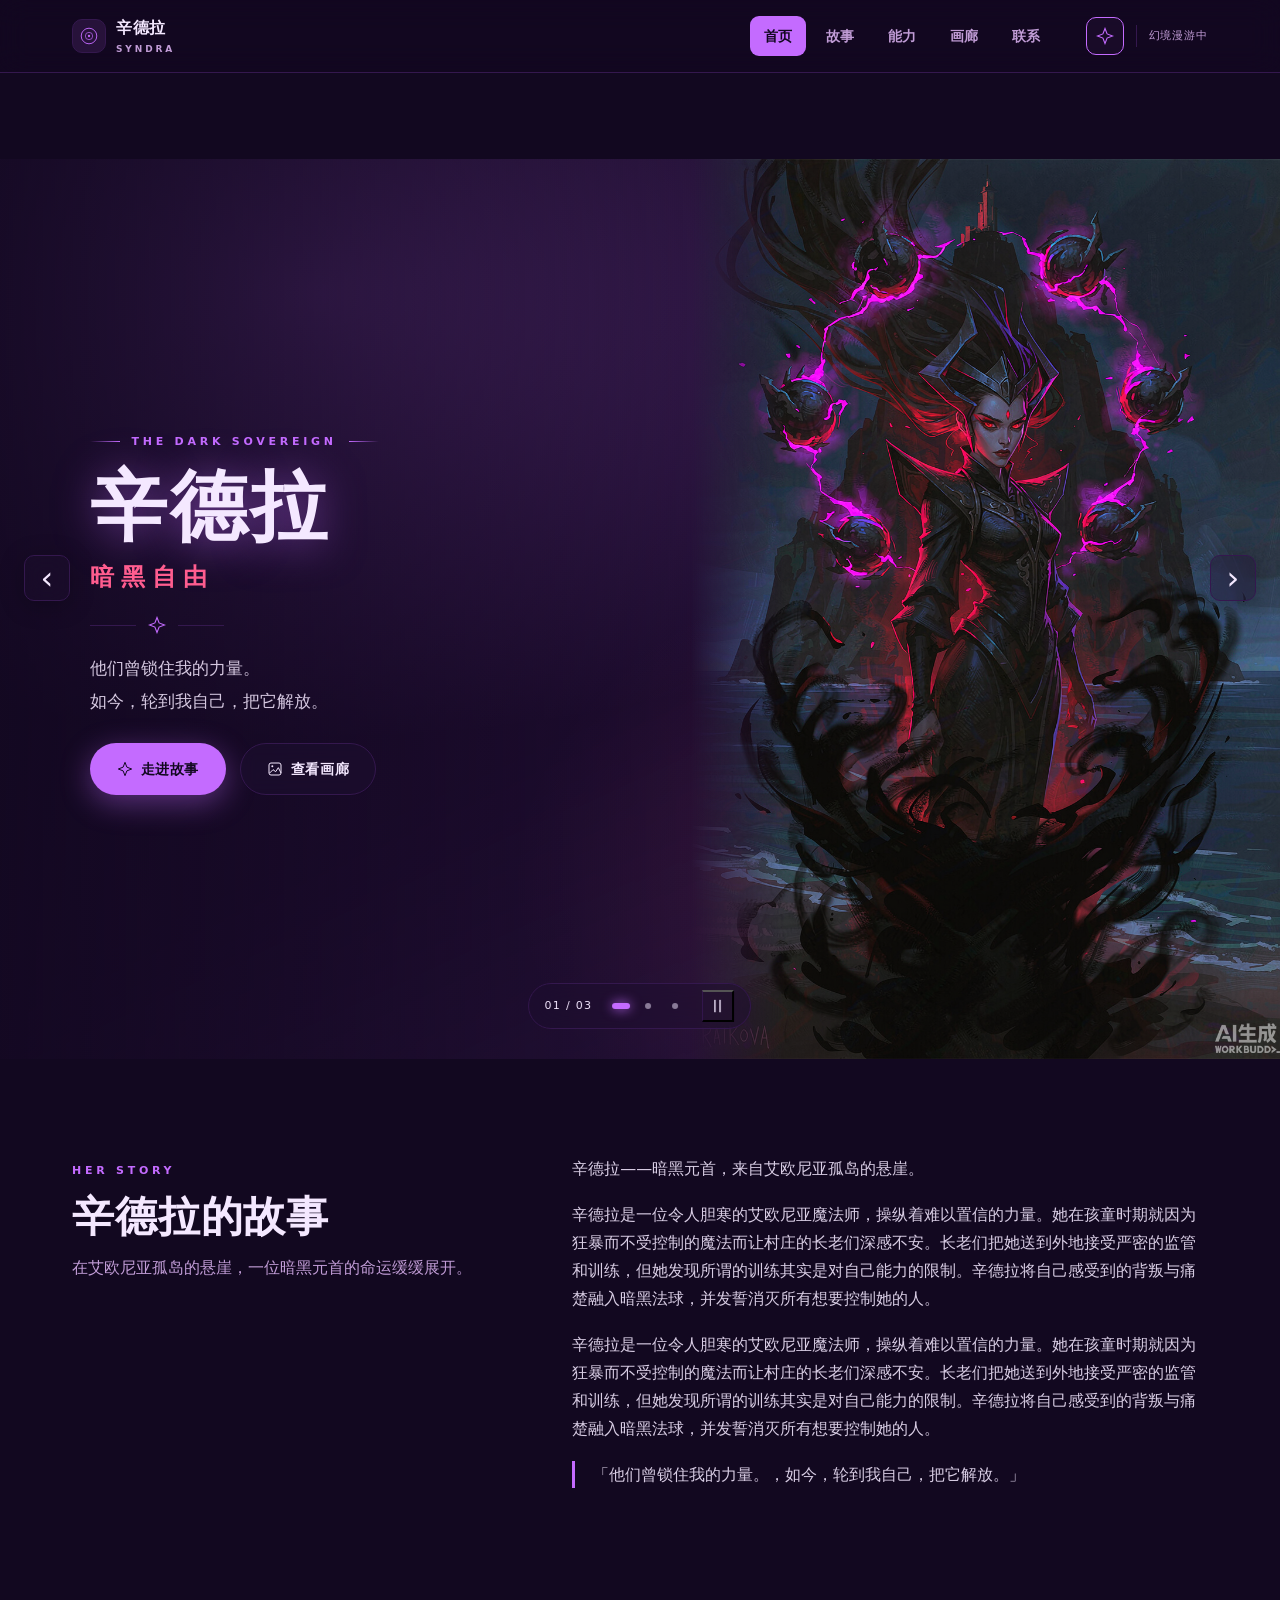
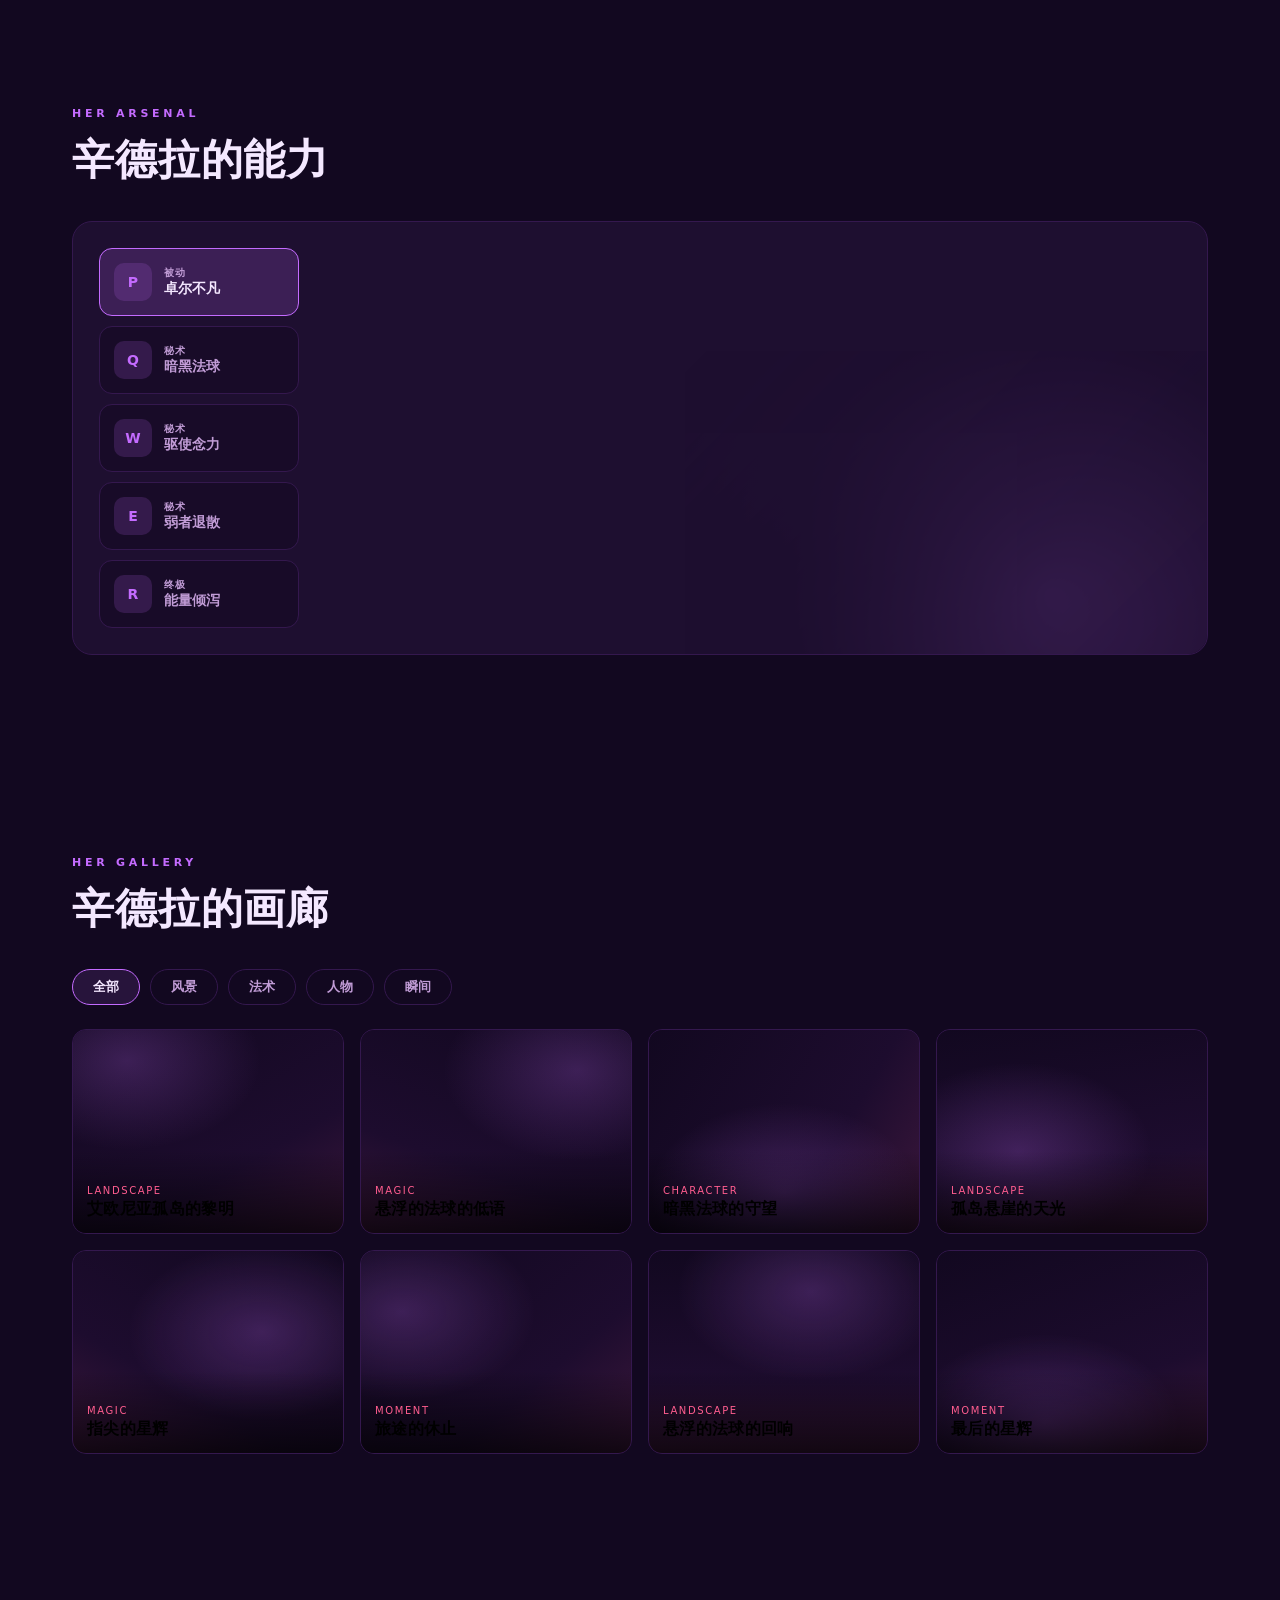
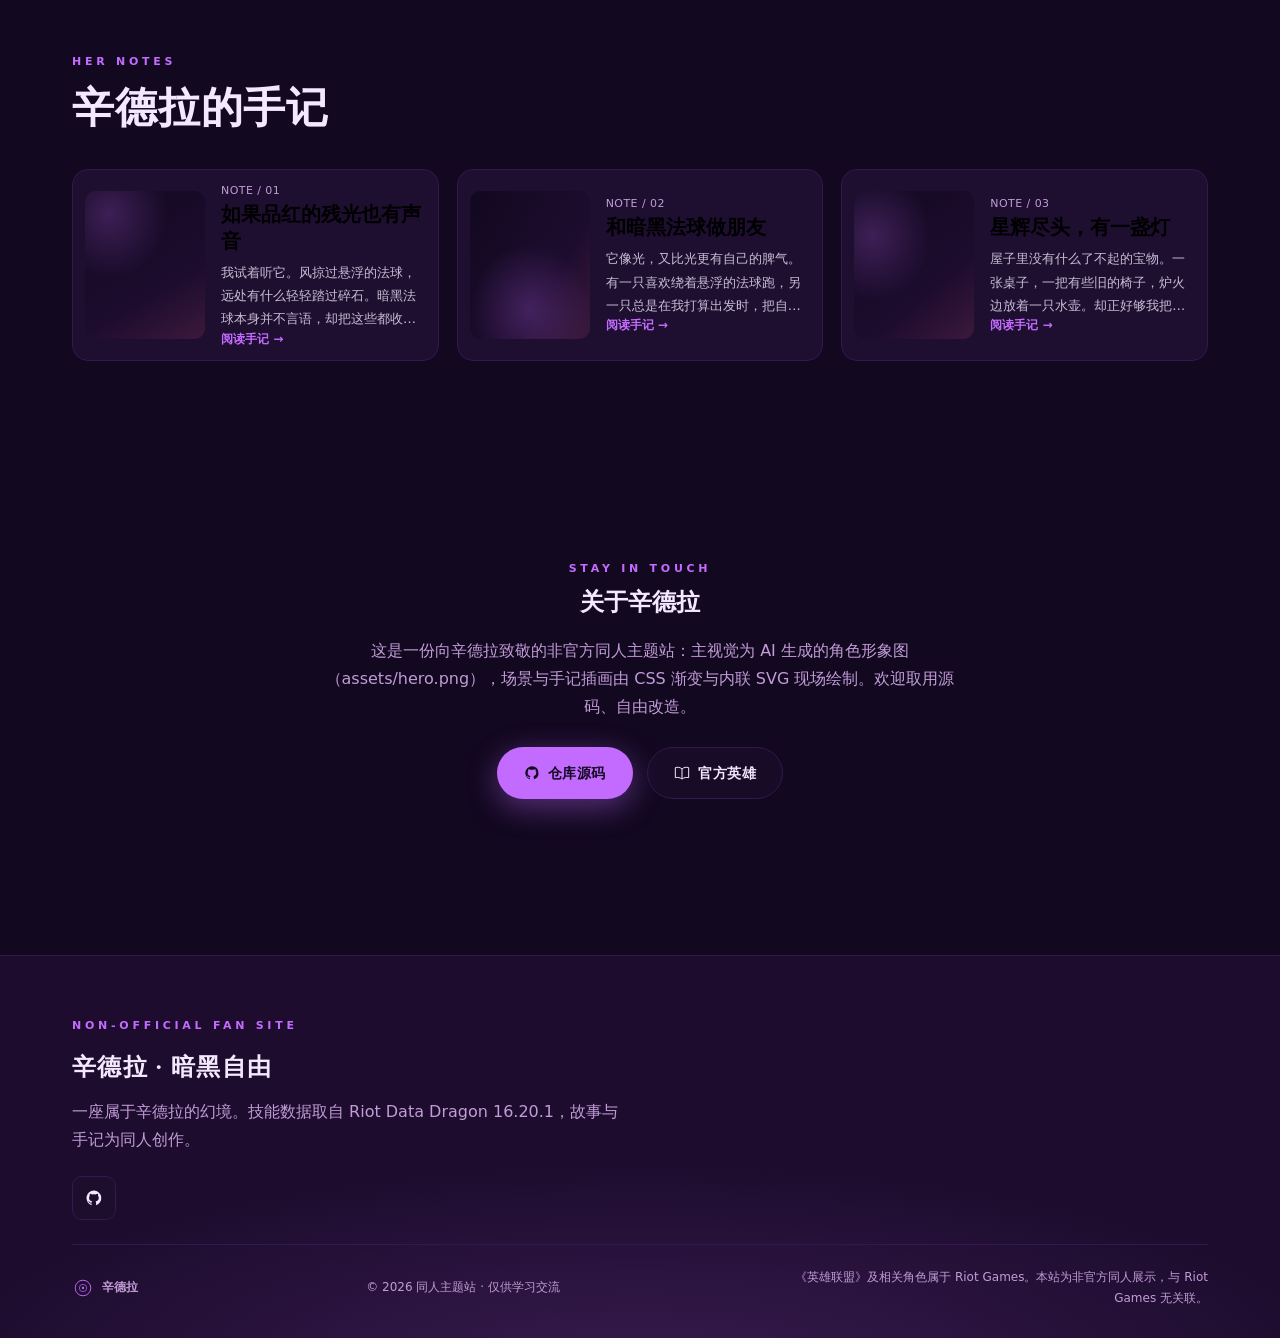
==== commit f2a87a66: "feat: showcase champion portrait in hero (left copy + right character art)" ====
--- a/index.html
+++ b/index.html
@@ -35,11 +35,12 @@
   <main id="main">
     <section id="home" class="hero" aria-labelledby="hero-title" aria-roledescription="轮播图">
       <div class="hero-slides"><div class="hero-track" id="hero-track">
-        <div class="hero-image" data-label="主视觉" role="img" aria-label="主视觉：辛德拉的主题幻境" style="background:radial-gradient(120% 90% at 25% 15%, #c46bff33 0%, transparent 55%), url('assets/hero.png') center/cover no-repeat, linear-gradient(155deg, #120820 0%, #1d0c2e 100%)"></div>
-<div class="hero-image" data-label="幻境" role="img" aria-label="幻境：辛德拉的主题幻境" style="background:radial-gradient(100% 100% at 80% 20%, #ff5d8f33 0%, transparent 55%), linear-gradient(200deg, #1d0c2e 0%, #120820 60%, #c46bff22 100%)"></div>
-<div class="hero-image" data-label="余光" role="img" aria-label="余光：辛德拉的主题幻境" style="background:radial-gradient(110% 90% at 50% 90%, #c46bff33 0%, transparent 55%), linear-gradient(120deg, #120820 0%, #1d0c2e 70%, #ff5d8f1f 100%)"></div>
+        <div class="hero-image" data-label="主视觉" role="img" aria-label="主视觉：辛德拉的主题幻境" aria-hidden="true" style="background:radial-gradient(120% 90% at 25% 15%, #c46bff40 0%, transparent 55%), radial-gradient(90% 80% at 85% 80%, #ff5d8f2e 0%, transparent 50%), linear-gradient(155deg, #120820 0%, #1d0c2e 55%, #c46bff1f 100%)"></div>
+<div class="hero-image" data-label="幻境" role="img" aria-label="幻境：辛德拉的主题幻境" aria-hidden="true" style="background:radial-gradient(100% 100% at 80% 20%, #ff5d8f33 0%, transparent 55%), linear-gradient(200deg, #1d0c2e 0%, #120820 60%, #c46bff22 100%)"></div>
+<div class="hero-image" data-label="余光" role="img" aria-label="余光：辛德拉的主题幻境" aria-hidden="true" style="background:radial-gradient(110% 90% at 50% 90%, #c46bff33 0%, transparent 55%), linear-gradient(120deg, #120820 0%, #1d0c2e 70%, #ff5d8f1f 100%)"></div>
       </div></div>
       <div class="hero-shade"></div><div class="particles" aria-hidden="true"></div>
+      <div class="hero-portrait"><img src="assets/hero.png" alt="辛德拉（暗黑元首）角色形象插画" width="1024" height="1536" fetchpriority="high"></div>
       <button class="hero-arrow hero-previous icon-button" type="button" aria-label="上一张主视觉" aria-controls="hero-track" hidden>‹</button>
       <button class="hero-arrow hero-next icon-button" type="button" aria-label="下一张主视觉" aria-controls="hero-track" hidden>›</button>
       <div class="hero-content">
@@ -133,7 +134,7 @@
       <div class="contact-inner">
         <p class="eyebrow">STAY IN TOUCH</p>
         <h2 id="contact-title">关于辛德拉</h2>
-        <p class="contact-copy">这是一份向辛德拉致敬的非官方同人主题站，所有视觉均由 CSS 与 SVG 现场绘制，不含任何外部素材。欢迎取用源码、自由改造。</p>
+        <p class="contact-copy">这是一份向辛德拉致敬的非官方同人主题站：主视觉为 AI 生成的角色形象图（assets/hero.png），场景与手记插画由 CSS 渐变与内联 SVG 现场绘制。欢迎取用源码、自由改造。</p>
         <div class="contact-actions">
           <a class="button button-primary" href="https://github.com/heqiangdiao-wq/lol-syndra" rel="noopener"><svg><use href="#icon-github"/></svg>仓库源码</a>
           <a class="button button-glass" href="https://www.leagueoflegends.com/zh-tw/champions/" rel="noopener"><svg><use href="#icon-book"/></svg>官方英雄</a>
--- a/styles.css
+++ b/styles.css
@@ -43,26 +43,28 @@
 .nav-note{display:none}}
 
 /* ====== hero ====== */
-.hero{position:relative;height:100svh;min-height:620px;display:flex;align-items:flex-end;overflow:hidden}
-.hero-slides{position:absolute;inset:0;z-index:-3;overflow:hidden}
+.hero{position:relative;height:100svh;min-height:640px;display:flex;align-items:center;overflow:hidden}
+.hero-slides{position:absolute;inset:0;z-index:-4;overflow:hidden}
+.hero-portrait{position:absolute;top:0;right:0;bottom:0;width:min(46vw,660px);z-index:-3;pointer-events:none}
+.hero-portrait img{width:100%;height:100%;object-fit:cover;object-position:50% 16%;display:block;-webkit-mask-image:linear-gradient(90deg,transparent 0,#000 16%);mask-image:linear-gradient(90deg,transparent 0,#000 16%);filter:drop-shadow(0 0 60px color-mix(in srgb,var(--primary) 26%,transparent))}
 .hero-track{display:flex;width:100%;height:100%;will-change:transform}
 .hero-track.is-ready{transition:transform .8s cubic-bezier(.65,0,.35,1)}
 .hero-track>.hero-image{flex:0 0 100%;width:100%;height:100%;min-width:0;background-size:cover;background-position:center}
-.hero-shade{position:absolute;inset:0;z-index:-2;background:linear-gradient(180deg,rgba(0,0,0,.15) 0%,transparent 35%,transparent 55%,color-mix(in srgb,var(--bg) 92%,transparent) 100%)}
+.hero-shade{position:absolute;inset:0;z-index:-2;background:linear-gradient(90deg,color-mix(in srgb,var(--bg) 80%,transparent) 0%,color-mix(in srgb,var(--bg) 32%,transparent) 36%,transparent 60%)}
 .particles{position:absolute;inset:0;z-index:-1;pointer-events:none;overflow:hidden}
 .snowflake{position:absolute;top:-8%;width:6px;height:6px;border-radius:50%;background:var(--flake);opacity:.7;box-shadow:0 0 8px var(--flake);animation:fall linear infinite}
 @keyframes fall{0%{transform:translateY(-10vh) translateX(0)}100%{transform:translateY(112vh) translateX(20px)}}
-.hero-content{position:relative;z-index:3;max-width:760px;padding:0 30px 92px;margin:0 auto;width:100%;text-align:center}
+.hero-content{position:relative;z-index:3;width:min(560px,46vw);padding:110px 0;margin:0 0 0 7vw;text-align:left}
 .eyebrow{display:inline-flex;align-items:center;gap:12px;font-size:11px;letter-spacing:.34em;color:var(--primary);font-weight:700}
 .eyebrow span{width:30px;height:1px;background:linear-gradient(90deg,transparent,var(--primary))}
 .eyebrow span:last-child{background:linear-gradient(90deg,var(--primary),transparent)}
-.hero h1{font-family:var(--serif);font-size:96px;line-height:1;margin:16px 0 6px;letter-spacing:.04em;text-shadow:0 4px 40px color-mix(in srgb,var(--primary) 50%,transparent)}
+.hero h1{font-family:var(--serif);font-size:clamp(56px,6vw,92px);line-height:1.06;margin:16px 0 8px;letter-spacing:.04em;text-shadow:0 4px 40px color-mix(in srgb,var(--primary) 50%,transparent)}
 .hero-subtitle{font-size:24px;color:var(--accent);letter-spacing:.3em;font-weight:600}
-.ornament{display:flex;align-items:center;justify-content:center;gap:12px;margin:18px 0}
+.ornament{display:flex;align-items:center;gap:12px;margin:18px 0}
 .ornament i{width:46px;height:1px;background:var(--line)}
 .ornament svg{width:18px;height:18px;color:var(--primary);fill:none;stroke:var(--primary);stroke-width:1.4}
 .hero-description{font-size:17px;color:color-mix(in srgb,var(--text) 86%,transparent);line-height:1.9}
-.hero-actions{display:flex;gap:14px;justify-content:center;margin-top:26px;flex-wrap:wrap}
+.hero-actions{display:flex;gap:14px;margin-top:26px;flex-wrap:wrap}
 .button{display:inline-flex;align-items:center;gap:8px;padding:13px 26px;border-radius:30px;font-weight:700;font-size:14px;letter-spacing:.04em;transition:.2s;border:1px solid transparent}
 .button svg{width:16px;height:16px;fill:currentColor}
 .button-primary{background:var(--primary);color:var(--bg);box-shadow:0 8px 30px color-mix(in srgb,var(--primary) 40%,transparent)}
@@ -89,7 +91,8 @@
 .story-inner{display:grid;grid-template-columns:1fr 1.4fr;gap:46px;align-items:start}
 .story-copy p{margin-bottom:18px;font-size:16px;color:color-mix(in srgb,var(--text) 88%,transparent)}
 .story-quote{font-family:var(--serif);font-size:22px;color:var(--primary);border-left:3px solid var(--primary);padding-left:18px;line-height:1.7}
-@media(max-width:760px){.story-inner{grid-template-columns:1fr;gap:24px}.section-heading h2{font-size:32px}.hero h1{font-size:64px}.hero-subtitle{font-size:18px}}
+@media(max-width:860px){.hero{align-items:flex-end;min-height:600px}.hero-portrait{width:100%;left:0;right:auto;opacity:.62}.hero-portrait img{object-position:50% 12%;-webkit-mask-image:linear-gradient(180deg,#000 0 32%,transparent 74%);mask-image:linear-gradient(180deg,#000 0 32%,transparent 74%);filter:none}.hero-content{width:100%;max-width:640px;margin:0 auto;padding:0 22px 118px;text-align:center}.ornament{justify-content:center}.hero-actions{justify-content:center}.hero-shade{background:linear-gradient(180deg,rgba(0,0,0,.18) 0%,transparent 30%,transparent 46%,color-mix(in srgb,var(--bg) 94%,transparent) 100%)}}
+@media(max-width:760px){.story-inner{grid-template-columns:1fr;gap:24px}.section-heading h2{font-size:32px}.hero-subtitle{font-size:18px}}
 
 /* ====== abilities ====== */
 .ability-panel{display:grid;grid-template-columns:200px 1fr;gap:26px;background:var(--panel);border:1px solid var(--line);border-radius:20px;padding:26px;position:relative;overflow:hidden;min-height:420px}
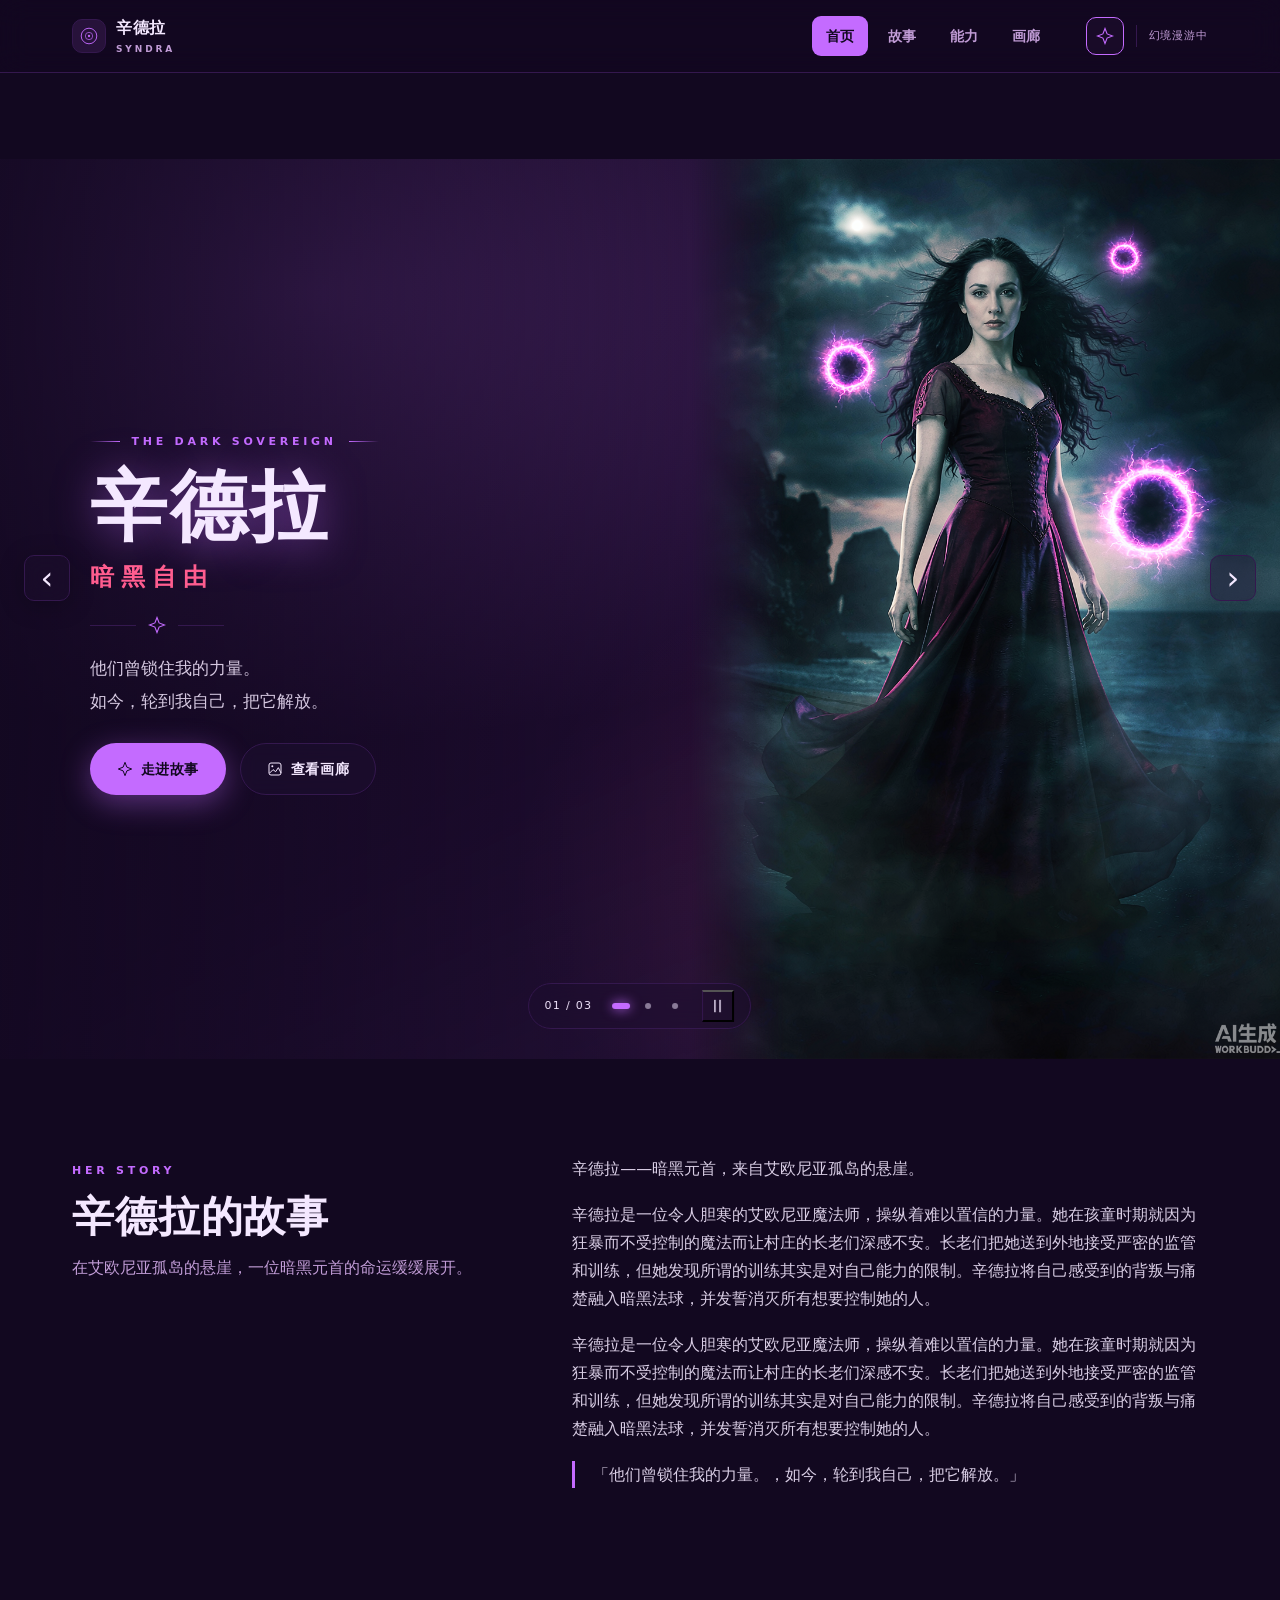
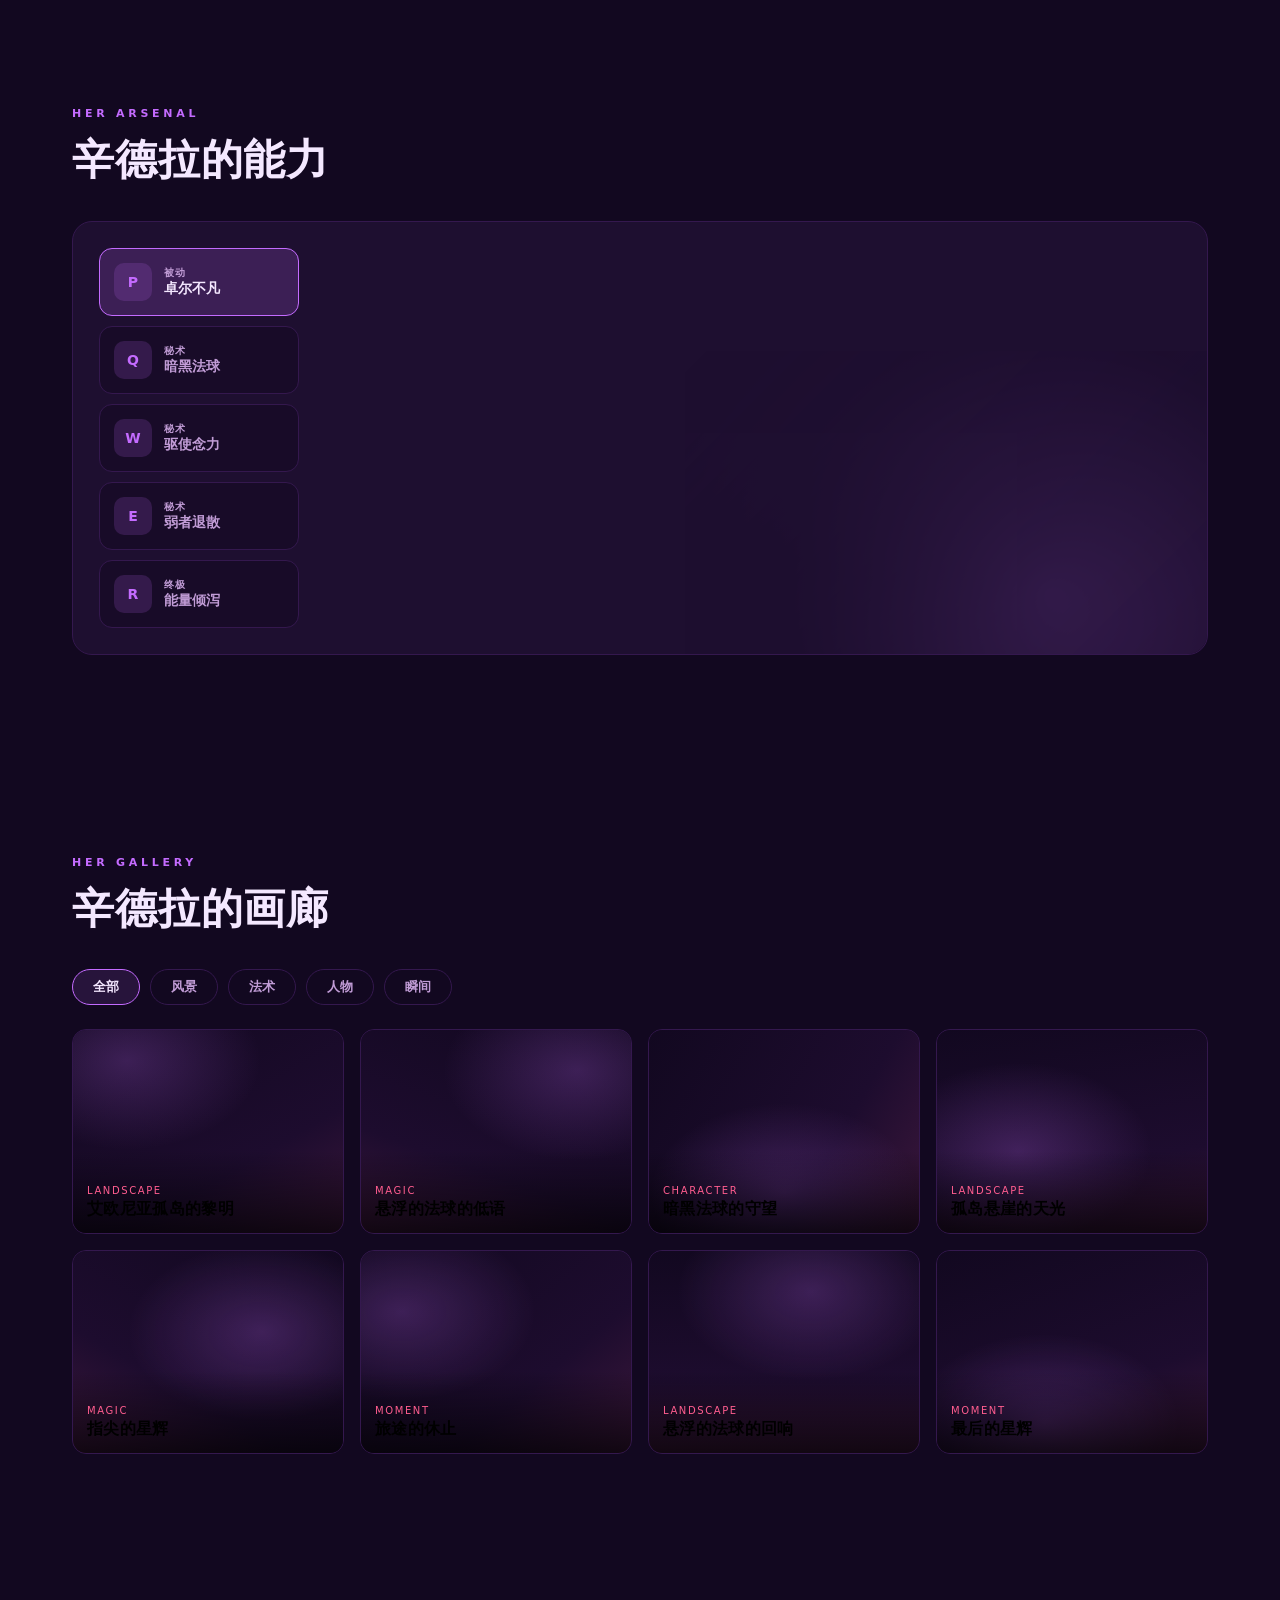
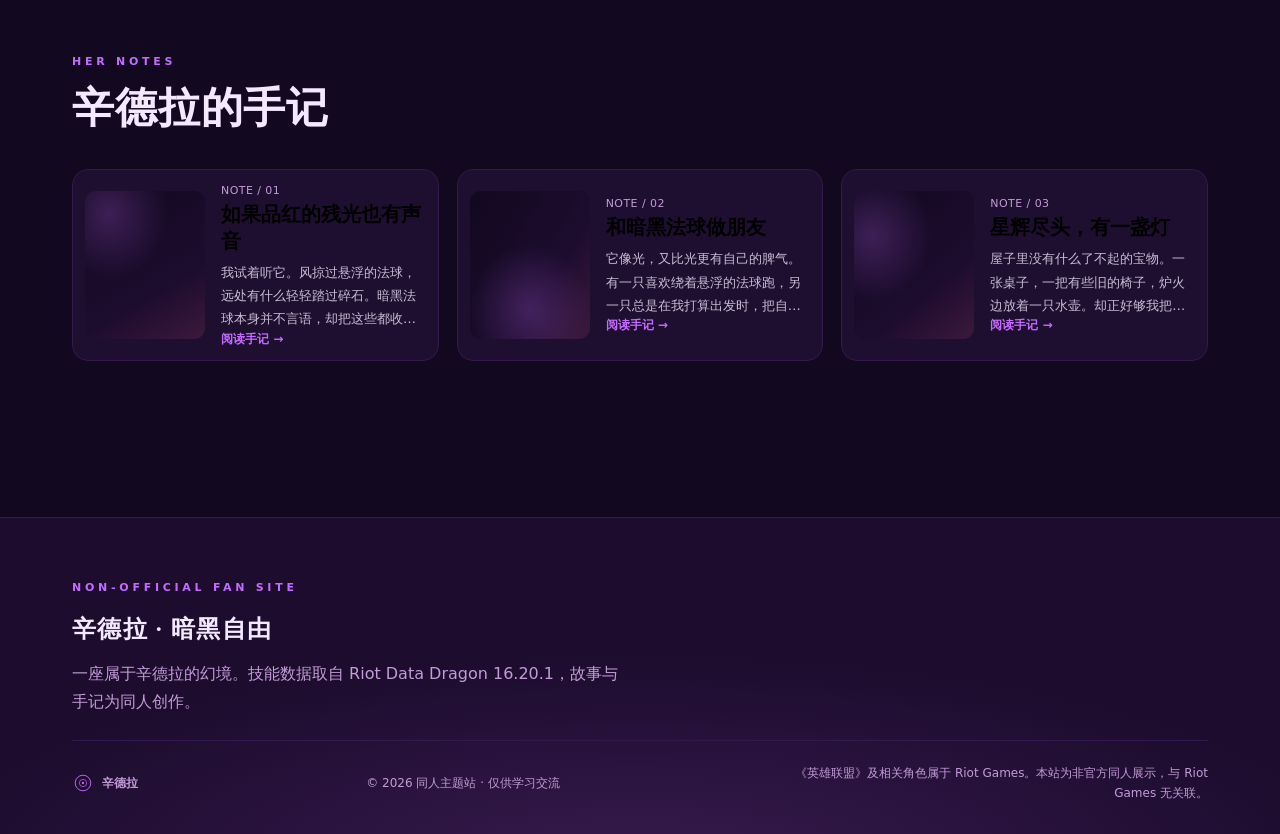
==== commit e402f6c1: "refactor: remove contact section, social links and external contact details" ====
--- a/index.html
+++ b/index.html
@@ -18,15 +18,13 @@
     <symbol id="icon-moon" viewBox="0 0 24 24"><path d="M20.8 14A9 9 0 0 1 10 3.2 9 9 0 1 0 20.8 14Z" fill="none" stroke="currentColor" stroke-width="1.5"/></symbol>
     <symbol id="icon-image" viewBox="0 0 24 24"><rect x="3" y="3" width="18" height="18" rx="3" fill="none" stroke="currentColor" stroke-width="1.5"/><circle cx="8" cy="8" r="1.5" fill="currentColor"/><path d="m4 18 5-5 4 3 4-6 4 8" fill="none" stroke="currentColor" stroke-width="1.5"/></symbol>
     <symbol id="icon-book" viewBox="0 0 24 24"><path d="M12 6C9 3 5 3 2 4v15c4-1 7 0 10 2 3-2 6-3 10-2V4c-3-1-7-1-10 2Zm0 0v15" fill="none" stroke="currentColor" stroke-width="1.5"/></symbol>
-    <symbol id="icon-mail" viewBox="0 0 24 24"><rect x="2" y="4" width="20" height="16" rx="3" fill="none" stroke="currentColor" stroke-width="1.5"/><path d="m3 5 9 8 9-8" fill="none" stroke="currentColor" stroke-width="1.5"/></symbol>
-    <symbol id="icon-github" viewBox="0 0 24 24"><path d="M12 2a10 10 0 0 0-3.2 19.5v-2.3c-2.6.6-3.2-1.1-3.2-1.1-.4-1-1-1.3-1-1.3-.9-.6.1-.6.1-.6 1 0 1.5 1 1.5 1 .9 1.5 2.3 1 2.8.8.1-.7.4-1.2.7-1.5-2.1-.2-4.3-1.1-4.3-4.8 0-1.1.4-2 1-2.7-.1-.2-.4-1.3.1-2.7 0 0 .9-.3 2.8 1a9.4 9.4 0 0 1 5.1 0c2-1.3 2.8-1 2.8-1 .6 1.4.2 2.5.1 2.7.7.7 1.1 1.6 1.1 2.7 0 3.7-2.2 4.5-4.3 4.8.4.3.7.9.7 1.8v3.2A10 10 0 0 0 12 2Z" fill="currentColor"/></symbol>
   </svg>
 
   <header class="site-header">
     <nav class="navigation" aria-label="主导航">
       <a class="brand" href="#home" aria-label="辛德拉首页"><span class="brand-mark"><svg><use href="#icon-sigil"/></svg></span><span>辛德拉<small>SYNDRA</small></span></a>
       <div class="nav-links" id="nav-menu">
-        <a href="#home" class="active">首页</a><a href="#story-detail">故事</a><a href="#ability-detail">能力</a><a href="#gallery">画廊</a><a href="#contact">联系</a>
+        <a href="#home" class="active">首页</a><a href="#story-detail">故事</a><a href="#ability-detail">能力</a><a href="#gallery">画廊</a>
       </div>
       <div class="nav-tools"><button class="icon-button atmosphere-button" type="button" aria-label="关闭粒子效果" aria-pressed="true" title="粒子效果"><svg><use href="#icon-star"/></svg></button><span class="nav-divider"></span><span class="nav-note">幻境漫游中</span><button class="menu-toggle icon-button" type="button" aria-controls="nav-menu" aria-expanded="false" aria-label="打开导航菜单"><span></span><span></span></button></div>
     </nav>
@@ -129,18 +127,6 @@
 <button class="journal-card" data-article="2" aria-label="阅读：星辉尽头，有一盏灯"><span class="journal-art scene-6" aria-hidden="true"></span><span class="journal-copy"><span class="journal-meta">NOTE / 03</span><strong>星辉尽头，有一盏灯</strong><span class="journal-excerpt">屋子里没有什么了不起的宝物。一张桌子，一把有些旧的椅子，炉火边放着一只水壶。却正好够我把斗篷晾开，把悬浮的法球摊在桌上，让赶了一天路的手指慢慢暖起来。</span><span class="read-label">阅读手记 →</span></span></button>
       </div>
     </section>
-
-    <section id="contact" class="contact-section" aria-labelledby="contact-title">
-      <div class="contact-inner">
-        <p class="eyebrow">STAY IN TOUCH</p>
-        <h2 id="contact-title">关于辛德拉</h2>
-        <p class="contact-copy">这是一份向辛德拉致敬的非官方同人主题站：主视觉为 AI 生成的角色形象图（assets/hero.png），场景与手记插画由 CSS 渐变与内联 SVG 现场绘制。欢迎取用源码、自由改造。</p>
-        <div class="contact-actions">
-          <a class="button button-primary" href="https://github.com/heqiangdiao-wq/lol-syndra" rel="noopener"><svg><use href="#icon-github"/></svg>仓库源码</a>
-          <a class="button button-glass" href="https://www.leagueoflegends.com/zh-tw/champions/" rel="noopener"><svg><use href="#icon-book"/></svg>官方英雄</a>
-        </div>
-      </div>
-    </section>
   </main>
 
   <footer class="site-footer">
@@ -149,9 +135,6 @@
       <p class="eyebrow">NON-OFFICIAL FAN SITE</p>
       <h2>辛德拉 · 暗黑自由</h2>
       <p>一座属于辛德拉的幻境。技能数据取自 Riot Data Dragon 16.20.1，故事与手记为同人创作。</p>
-      <div class="footer-socials">
-        <a class="icon-button" href="https://github.com/heqiangdiao-wq/lol-syndra" rel="noopener" aria-label="GitHub 仓库"><svg><use href="#icon-github"/></svg></a>
-      </div>
       <div class="footer-bottom">
         <p class="footer-brand"><svg class="footer-mark"><use href="#icon-sigil"/></svg> 辛德拉</p>
         <p>© <span id="copyright-year">2026</span> 同人主题站 · 仅供学习交流</p>
--- a/styles.css
+++ b/styles.css
@@ -84,7 +84,7 @@
 .hero-dot[aria-disabled="true"]{cursor:default}
 
 /* ====== sections ====== */
-.story-section,.abilities-section,.gallery-section,.journal-section,.contact-section{padding:96px 22px;max-width:1180px;margin:0 auto}
+.story-section,.abilities-section,.gallery-section,.journal-section{padding:96px 22px;max-width:1180px;margin:0 auto}
 .section-heading{margin-bottom:34px}
 .section-heading h2{font-family:var(--serif);font-size:42px;line-height:1.25;margin-top:8px;letter-spacing:.02em}
 .section-intro{color:var(--muted);max-width:620px;margin-top:10px}
@@ -136,12 +136,6 @@
 .read-label{font-size:12px;color:var(--primary);margin-top:8px;font-weight:700}
 @media(max-width:760px){.journal-list{grid-template-columns:1fr}.journal-card{min-height:auto}.journal-art{height:120px}}
 
-/* ====== contact ====== */
-.contact-section{text-align:center}
-.contact-inner{max-width:640px;margin:0 auto}
-.contact-copy{color:var(--muted);font-size:16px;margin:14px 0 26px}
-.contact-actions{display:flex;gap:14px;justify-content:center;flex-wrap:wrap}
-
 /* ====== footer ====== */
 .site-footer{margin-top:60px;position:relative;border-top:1px solid var(--line);background:var(--bg-2)}
 .footer-glow{position:absolute;inset:0;overflow:hidden;pointer-events:none}
@@ -149,8 +143,6 @@
 .footer-content{max-width:1180px;margin:0 auto;padding:54px 22px 30px;position:relative}
 .footer-content h2{font-family:var(--serif);font-size:24px;margin:8px 0 10px;letter-spacing:.06em}
 .footer-content>p:not(.eyebrow){color:var(--muted);max-width:560px}
-.footer-socials{margin:22px 0}
-.footer-socials .icon-button{width:44px;height:44px}
 .footer-bottom{display:flex;align-items:center;justify-content:space-between;gap:16px;flex-wrap:wrap;padding-top:22px;border-top:1px solid var(--line);margin-top:24px}
 .footer-brand{display:flex;align-items:center;gap:8px;font-weight:800}
 .footer-mark{width:22px;height:22px;color:var(--primary)}
